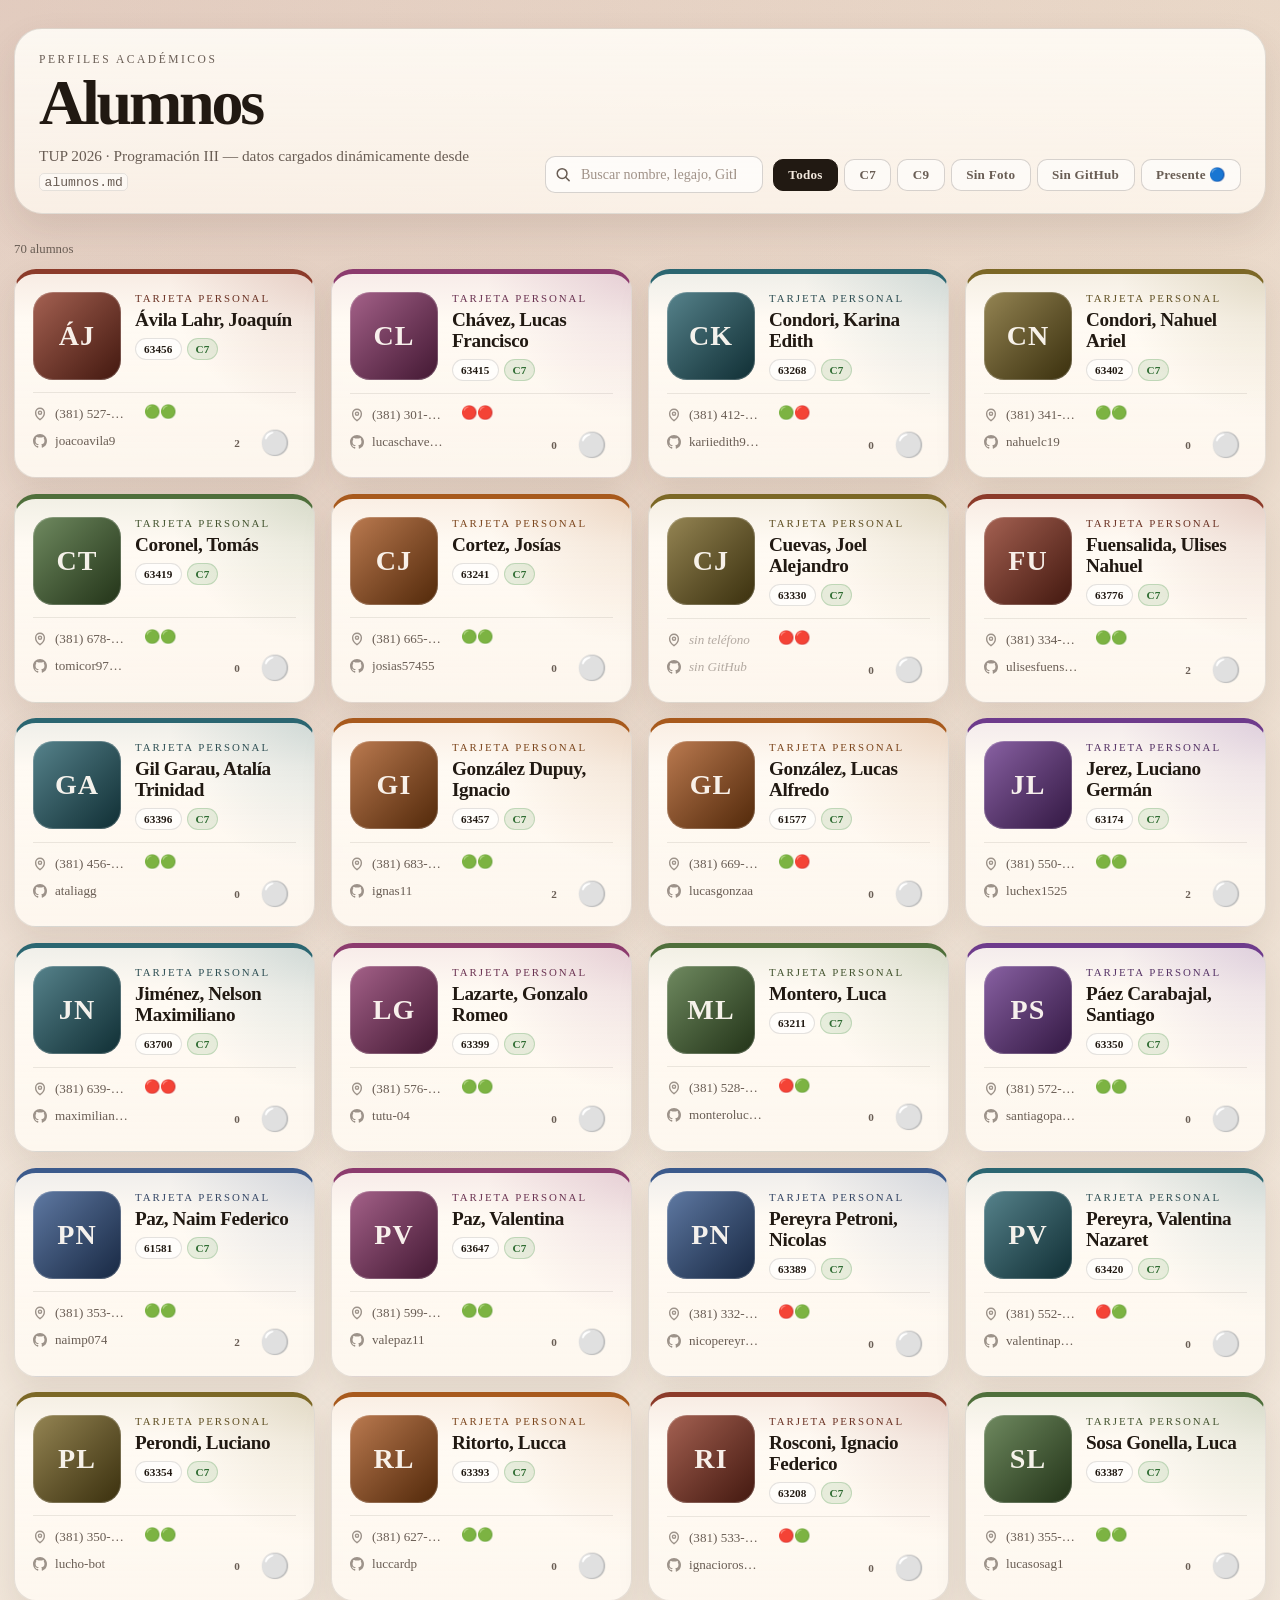
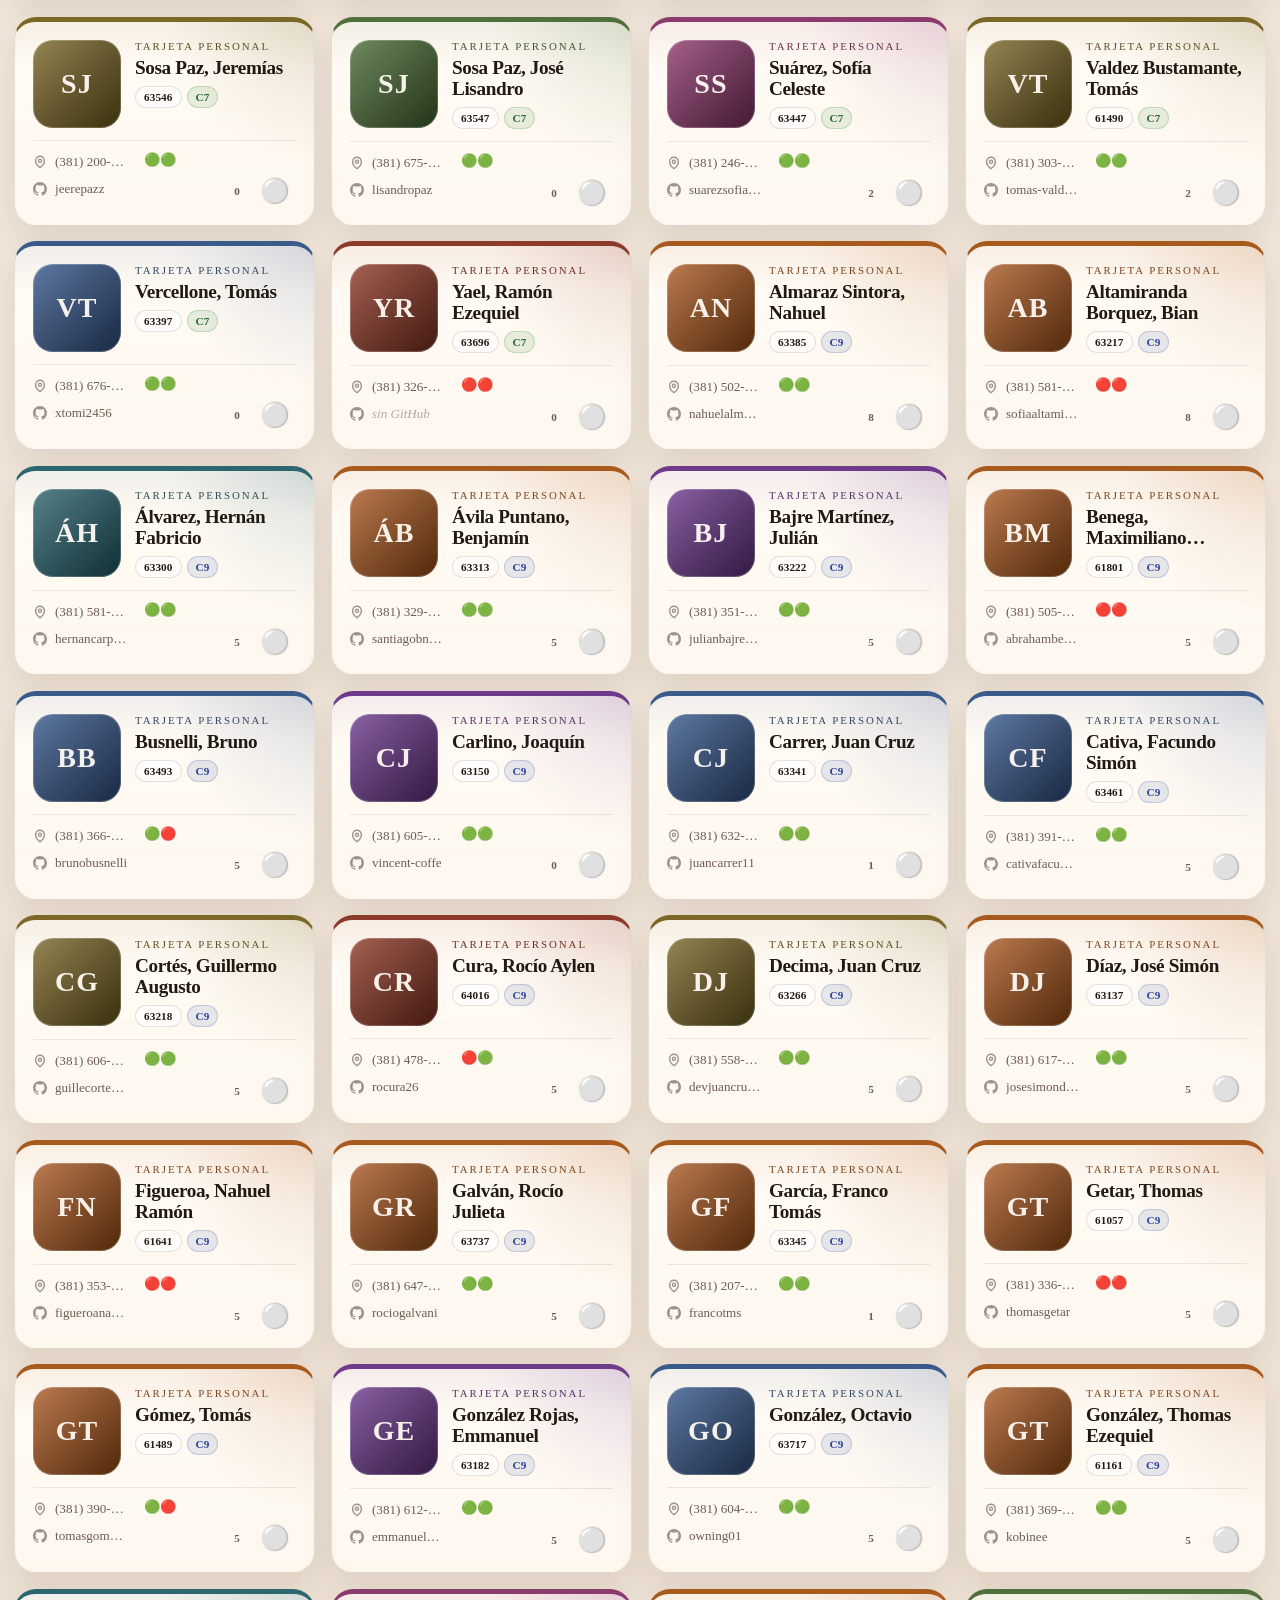
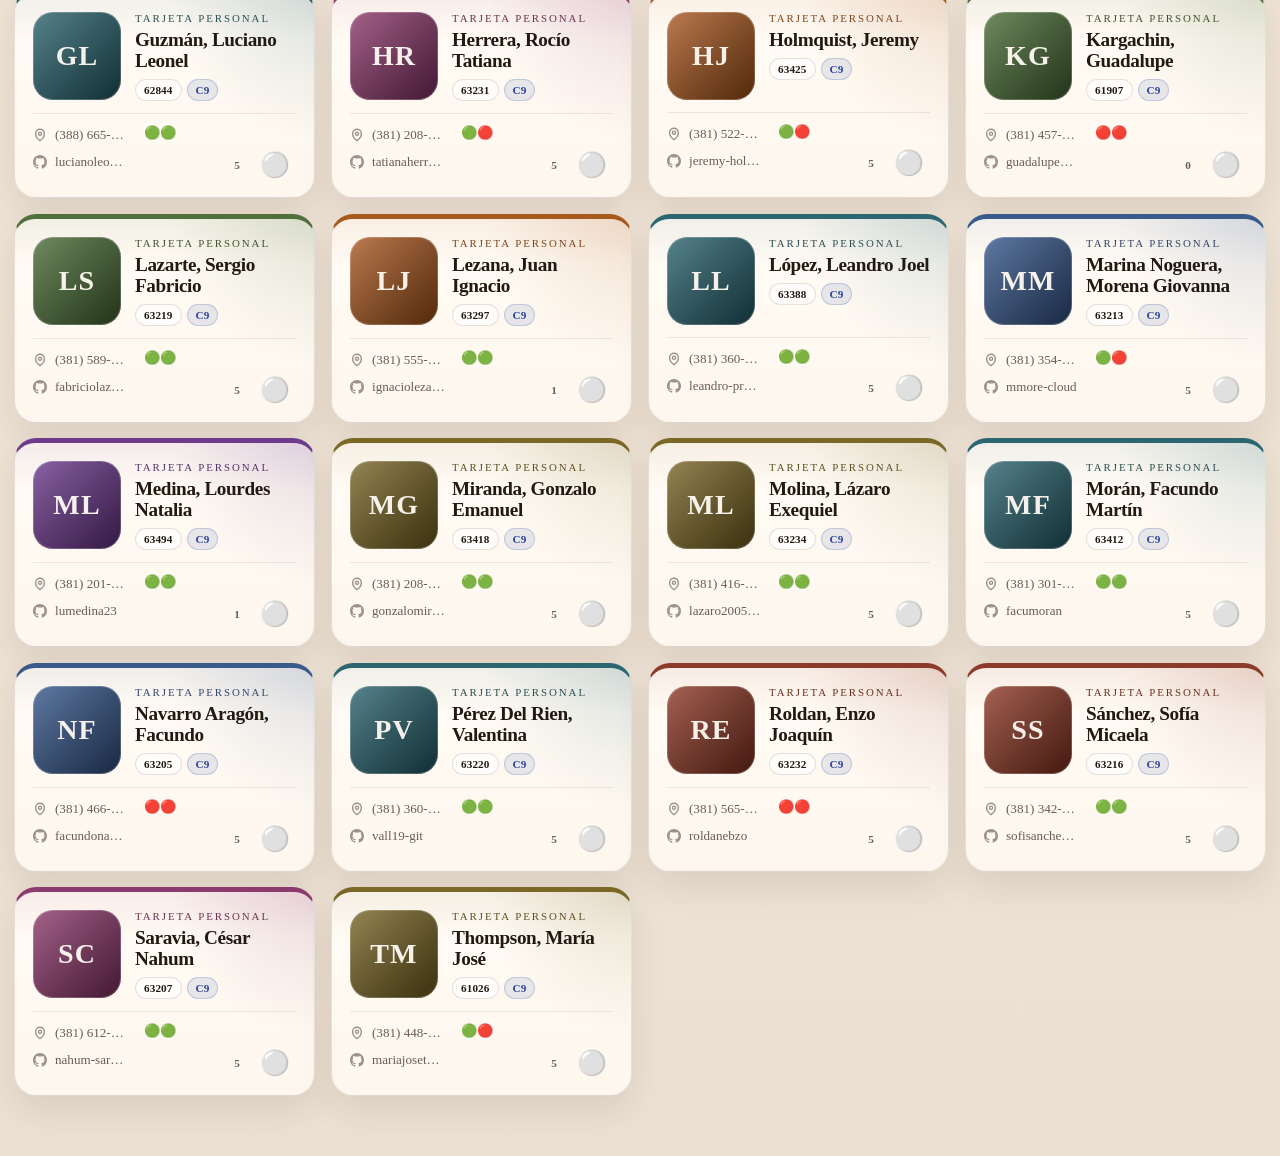
==== alumnos/agenda.html @ cc565514 "." ====
<!doctype html>
<html lang="es">
<head>
  <meta charset="utf-8">
  <meta name="viewport" content="width=device-width, initial-scale=1">
  <title>Alumnos · TUP 2026 · Programación III</title>
  <meta name="theme-color" content="#f4eadf">
  <style>
    :root {
      color-scheme: light;
      --bg:       #f4eadf;
      --bg-2:     #ebe0d2;
      --surface:  #fffaf3;
      --ink:      #211912;
      --muted:    #695d54;
      --line:     rgba(33, 25, 18, .13);
      --radius:   22px;
      --avatar:   88px;
    }

    *, *::before, *::after { box-sizing: border-box; margin: 0; padding: 0; }

    html { scroll-behavior: smooth; font-size: 16px; }

    body {
      min-height: 100vh;
      color: var(--ink);
      font-family: "Iowan Old Style", "Palatino Linotype", "Book Antiqua", Palatino, Georgia, serif;
      background:
        radial-gradient(circle at top left,  rgba(141, 59, 42, .16)  0%, transparent 30%),
        radial-gradient(circle at top right, rgba(166, 102, 53, .13) 0%, transparent 34%),
        linear-gradient(180deg, var(--bg) 0%, var(--bg-2) 100%);
    }

    /* ── Layout ──────────────────────────────────────── */
    .page {
      position: relative;
      width: min(1480px, calc(100vw - 28px));
      margin: 0 auto;
      padding: 28px 0 60px;
    }

    /* ── Header ──────────────────────────────────────── */
    .header {
      padding: 24px 24px 20px;
      border: 1px solid var(--line);
      border-radius: calc(var(--radius) + 6px);
      background: linear-gradient(180deg, rgba(255,252,246,.9) 0%, rgba(255,248,239,.78) 100%);
      box-shadow: 0 16px 36px rgba(74, 49, 32, .11);
      display: flex;
      flex-wrap: wrap;
      align-items: flex-end;
      gap: 20px 32px;
      margin-bottom: 20px;
    }

    .header-text { flex: 1; min-width: 200px; }

    .eyebrow {
      font-size: .72rem;
      letter-spacing: .22em;
      text-transform: uppercase;
      color: var(--muted);
      margin-bottom: 8px;
    }

    h1 {
      font-size: clamp(2.2rem, 5vw, 4rem);
      font-weight: 700;
      line-height: .95;
      letter-spacing: -.05em;
    }

    .header-subtitle {
      margin-top: 10px;
      color: var(--muted);
      font-size: clamp(.9rem, 1.2vw, 1rem);
      line-height: 1.6;
    }

    /* ── Controls ─────────────────────────────────────── */
    .controls {
      display: flex;
      flex-wrap: wrap;
      gap: 10px;
      align-items: center;
      flex: 0 1 auto;
      min-width: min(100%, 380px);
    }

    .search-wrap {
      position: relative;
      flex: 1;
      min-width: 180px;
    }

    .search-icon {
      position: absolute;
      left: 11px;
      top: 50%;
      transform: translateY(-50%);
      width: 15px;
      height: 15px;
      color: var(--muted);
      pointer-events: none;
    }

    input[type="search"] {
      width: 100%;
      padding: .56rem .75rem .56rem 2.2rem;
      border: 1.5px solid rgba(33, 25, 18, .18);
      border-radius: 10px;
      font-family: inherit;
      font-size: .88rem;
      background: rgba(255, 255, 255, .7);
      color: var(--ink);
      outline: none;
      transition: border-color 140ms;
    }

    input[type="search"]:focus { border-color: #8c3b2a; }
    input[type="search"]::placeholder { color: #a09288; }

    .tabs {
      display: flex;
      flex-wrap: wrap;
      gap: 6px;
    }

    .tab {
      padding: .45rem .9rem;
      border: 1.5px solid rgba(33, 25, 18, .18);
      border-radius: 10px;
      background: rgba(255, 255, 255, .6);
      font-family: inherit;
      font-size: .82rem;
      font-weight: 700;
      letter-spacing: .02em;
      color: var(--muted);
      cursor: pointer;
      transition: all 140ms;
      white-space: nowrap;
    }

    .tab:hover { border-color: var(--ink); color: var(--ink); }

    .tab.active {
      background: var(--ink);
      border-color: var(--ink);
      color: var(--bg);
    }

    /* ── Counter bar ──────────────────────────────────── */
    .counter {
      padding: .5rem 0 .75rem;
      font-size: .8rem;
      color: var(--muted);
    }

    /* ── Grid ─────────────────────────────────────────── */
    .grid {
      display: grid;
      grid-template-columns: repeat(auto-fit, minmax(240px, 1fr));
      gap: 16px;
    }

    /* ── Card ─────────────────────────────────────────── */
    .card {
      position: relative;
      display: flex;
      flex-direction: column;
      overflow: hidden;
      border-radius: var(--radius);
      border: 1px solid rgba(33, 25, 18, .11);
      border-top: 5px solid var(--accent, #8c3b2a);
      background: linear-gradient(
        180deg,
        color-mix(in oklab, var(--accent, #8c3b2a) 7%, var(--surface)) 0%,
        var(--surface) 22%,
        rgba(255, 249, 241, .9) 100%
      );
      box-shadow: 0 14px 32px rgba(74, 49, 32, .1);
      animation: rise 600ms cubic-bezier(.16, 1, .3, 1) both;
      animation-delay: calc(var(--i, 0) * 18ms);
      transition: box-shadow 180ms, transform 180ms;
    }

    .card:hover {
      box-shadow: 0 22px 48px rgba(74, 49, 32, .16);
      transform: translateY(-2px);
    }

    .card::after {
      content: "";
      position: absolute;
      inset: 0;
      background: radial-gradient(circle at top right,
        color-mix(in oklab, var(--accent, #8c3b2a) 16%, transparent), transparent 40%);
      pointer-events: none;
    }

    /* ── Card top ─────────────────────────────────────── */
    .card-top {
      display: grid;
      grid-template-columns: var(--avatar) 1fr;
      gap: 14px;
      padding: 18px 18px 12px;
      position: relative;
      z-index: 1;
    }

    /* ── Avatar ───────────────────────────────────────── */
    .avatar-wrap {
      width: var(--avatar);
      aspect-ratio: 1;
      border-radius: 20px;
      overflow: hidden;
      background: linear-gradient(135deg,
        color-mix(in oklab, var(--accent, #8c3b2a) 80%, white),
        color-mix(in oklab, var(--accent, #8c3b2a) 60%, black) 100%
      );
      position: relative;
      flex-shrink: 0;
      box-shadow: inset 0 0 0 1px rgba(255,255,255,.2);
    }

    .avatar-img {
      position: absolute;
      inset: 0;
      width: 100%;
      height: 100%;
      object-fit: cover;
      display: block;
    }

    .avatar-initials {
      position: absolute;
      inset: 0;
      display: none;
      align-items: center;
      justify-content: center;
      font-size: 1.75rem;
      font-weight: 700;
      letter-spacing: .04em;
      color: rgba(255, 250, 243, .95);
      text-transform: uppercase;
    }

    .avatar-initials.visible {
      display: flex;
    }

    /* ── Identity ─────────────────────────────────────── */
    .identity { min-width: 0; }

    .card-eyebrow {
      font-size: .68rem;
      letter-spacing: .18em;
      text-transform: uppercase;
      color: color-mix(in oklab, var(--accent, #8c3b2a) 70%, var(--ink));
      margin-bottom: 5px;
    }

    .card-name {
      font-size: clamp(1rem, 1.6vw, 1.2rem);
      font-weight: 700;
      line-height: 1.1;
      letter-spacing: -.02em;
      overflow: hidden;
      display: -webkit-box;
      -webkit-box-orient: vertical;
      line-clamp: 2;
      -webkit-line-clamp: 2;
    }

    .badges {
      display: flex;
      flex-wrap: wrap;
      gap: 5px;
      margin-top: 8px;
    }

    .badge {
      display: inline-flex;
      align-items: center;
      height: 22px;
      padding: 0 8px;
      border-radius: 999px;
      font-size: .7rem;
      font-weight: 700;
      letter-spacing: .01em;
      border: 1px solid rgba(33, 25, 18, .12);
      background: rgba(255, 255, 255, .65);
      white-space: nowrap;
    }

    .badge-comision-c7 { background: rgba(56, 142, 60, .12); color: #2e6b31; border-color: rgba(56, 142, 60, .22); }
    .badge-comision-c9 { background: rgba(57, 89, 174, .12); color: #2c4399; border-color: rgba(57, 89, 174, .22); }

    /* ── Card body ────────────────────────────────────── */
    .card-body {
      padding: 0 18px 18px;
      position: relative;
      z-index: 1;
      display: flex;
      flex-direction: column;
      gap: 7px;
    }

    .card-meta {
      display: grid;
      grid-template-columns: minmax(0, 1fr) auto;
      align-items: stretch;
      gap: 12px 16px;
    }

    .detail-list {
      min-width: 0;
      display: flex;
      flex-direction: column;
      gap: 7px;
      align-self: start;
    }

    .divider {
      border: none;
      border-top: 1px solid rgba(33, 25, 18, .09);
      margin-bottom: 4px;
    }

    .detail {
      display: flex;
      align-items: center;
      gap: 8px;
      font-size: .82rem;
      color: var(--muted);
      min-height: 1.5em;
    }

    .detail svg {
      flex-shrink: 0;
      width: 14px;
      height: 14px;
      opacity: .65;
    }

    .detail-value { min-width: 0; overflow: hidden; text-overflow: ellipsis; white-space: nowrap; }

    .detail-value a {
      color: inherit;
      text-decoration: none;
    }

    .detail-value a:hover { color: #8c3b2a; }

    .detail-empty {
      font-style: italic;
      opacity: .5;
    }

    .practicos-status {
      display: flex;
      flex-wrap: nowrap;
      justify-content: flex-end;
      align-items: center;
      align-self: start;
      max-width: min(100%, 11.5rem);
    }

    .practicos-track {
      display: flex;
      flex-wrap: wrap;
      justify-content: flex-end;
      gap: 1px;
      font-size: .82rem;
      line-height: 1;
      max-width: 11.5rem;
      text-shadow: 0 1px 0 rgba(255,255,255,.65);
    }

    .status-rail {
      min-width: 9.5rem;
      display: flex;
      flex-direction: column;
      align-items: flex-end;
      justify-content: space-between;
      gap: 10px;
    }

    .attendance-summary {
      display: flex;
      flex-wrap: wrap;
      justify-content: flex-end;
      gap: 6px;
      margin-top: auto;
    }

    .attendance-pill {
      display: inline-flex;
      align-items: center;
      justify-content: center;
      min-height: 24px;
      /* min-width: 60px; */
      padding: 0 8px;
      /* border-radius: 999px; */
      /* border: 1px solid rgba(33, 25, 18, .12); */
      /* background: rgba(255, 255, 255, .7); */
      color: var(--muted);
      font-size: .7rem;
      font-weight: 700;
      letter-spacing: .02em;
      white-space: nowrap;
    }

    .attendance-pill-x2 {
      padding: 0 6px;
      font-size: 1.5rem;
      /* font-weight: 800; */
    }

    .attendance-pill.is-present {
      background: rgba(56, 142, 60, .12);
      border-color: rgba(56, 142, 60, .22);
      color: #2e6b31;
    }

    .attendance-pill.is-absent {
      background: rgba(140, 59, 42, .1);
      border-color: rgba(140, 59, 42, .16);
      color: #8c3b2a;
    }

    .practico-dot {
      display: inline-flex;
      align-items: center;
      justify-content: center;
      width: 1.02em;
      height: 1.02em;
    }

    .practico-link {
      display: inline-flex;
      align-items: center;
      justify-content: center;
      color: inherit;
      text-decoration: none;
      border-radius: 6px;
      padding: 1px;
      transition: transform 140ms ease, background-color 140ms ease, box-shadow 140ms ease;
    }

    .practico-link:hover {
      background: rgba(255, 255, 255, .55);
      transform: translateY(-1px);
    }

    .practico-link:focus-visible {
      outline: none;
      background: rgba(255, 255, 255, .72);
      box-shadow: 0 0 0 2px color-mix(in oklab, var(--accent, #8c3b2a) 45%, white);
    }

    /* ── Loading / Error state ────────────────────────── */
    .state {
      grid-column: 1 / -1;
      padding: 5rem 2rem;
      text-align: center;
      color: var(--muted);
      font-size: clamp(1rem, 1.5vw, 1.15rem);
      line-height: 1.7;
    }

    .state code {
      background: rgba(255, 255, 255, .5);
      border: 1px solid rgba(33, 25, 18, .1);
      border-radius: 6px;
      padding: .1em .4em;
      font-family: ui-monospace, monospace;
      font-size: .88em;
    }

    /* ── Animations ───────────────────────────────────── */
    @keyframes rise {
      from { opacity: 0; transform: translateY(14px) scale(.985); }
      to   { opacity: 1; transform: translateY(0s)   scale(1);    }
    }

    /* ── Responsive ───────────────────────────────────── */
    @media (max-width: 860px) {
      .header { flex-direction: column; align-items: flex-start; }
      .controls { width: 100%; }
    }

    @media (max-width: 560px) {
      :root { --avatar: 72px; }
      .page { padding: 16px 0 40px; }
      .header { padding: 18px 16px; }
      .grid { gap: 12px; }
      h1 { font-size: clamp(2rem, 10vw, 3rem); }
      .card-meta { grid-template-columns: 1fr; }
      .practicos-status {
        justify-content: flex-start;
        align-items: flex-start;
        max-width: 100%;
      }
      .practicos-track {
        justify-content: flex-start;
        max-width: none;
      }
      .status-rail {
        min-width: 0;
        align-items: flex-start;
      }
      .attendance-summary {
        justify-content: flex-start;
      }
    }

    @media (min-width: 1040px) {
      .grid {
        grid-template-columns: repeat(4, minmax(0, 1fr));
      }
    }

    @media (prefers-reduced-motion: reduce) {
      .card { animation: none; transition: none; }
    }
  </style>
</head>

<body>
  <main class="page">

    <header class="header">
      <div class="header-text">
        <p class="eyebrow">Perfiles académicos</p>
        <h1>Alumnos</h1>
        <p class="header-subtitle">
          TUP 2026 · Programación III — datos cargados dinámicamente desde <code style="font-family:ui-monospace,monospace;font-size:.85em;background:rgba(255,255,255,.5);border:1px solid rgba(33,25,18,.1);border-radius:5px;padding:.05em .35em">alumnos.md</code>
        </p>
      </div>
      <div class="controls">
        <div class="search-wrap">
          <svg class="search-icon" viewBox="0 0 16 16" fill="none" stroke="currentColor" stroke-width="1.6" stroke-linecap="round">
            <circle cx="6.5" cy="6.5" r="5.2"/>
            <line x1="10.3" y1="10.3" x2="14" y2="14"/>
          </svg>
          <input type="search" id="search" placeholder="Buscar nombre, legajo, GitHub… o sin-foto/sin-github/sin-telefono" autocomplete="off">
        </div>
        <div class="tabs">
          <button class="tab active" data-filter="todos" data-filter-type="scope">Todos</button>
          <button class="tab" data-filter="C7" data-filter-type="scope">C7</button>
          <button class="tab" data-filter="C9" data-filter-type="scope">C9</button>
          <button class="tab" data-filter="sin-foto" data-filter-type="toggle">Sin Foto</button>
          <button class="tab" data-filter="sin-github" data-filter-type="toggle">Sin GitHub</button>
          <button class="tab" data-filter="presentes" data-filter-type="toggle">Presente 🔵</button>
        </div>
      </div>
    </header>

    <div class="counter" id="counter" aria-live="polite"></div>

    <div class="grid" id="grid" role="list">
      <div class="state">Cargando alumnos…</div>
    </div>

  </main>

  <script>
    // ── Palette (8 accent colours, cycling by legajo) ─────────────────────────
    const ACCENTS = [
      '#8c3b2a', '#a85a1d', '#7c6826', '#4f6f3b',
      '#2b6671', '#3b5a8c', '#6e3b8c', '#8c3b6e',
    ];

    const GITHUB_OWNER = 'AlejandroDiBattista';
    const GITHUB_REPO = 'tup26-p3';
    const GITHUB_BRANCH = 'main';

    function encodedRepoPath(...segmentos) {
      return segmentos.map(segmento => encodeURIComponent(segmento)).join('/');
    }

    function githubRawUrl(...segmentos) {
      return `https://raw.githubusercontent.com/${GITHUB_OWNER}/${GITHUB_REPO}/${GITHUB_BRANCH}/${encodedRepoPath(...segmentos)}`;
    }

    function localPracticosBasePath() {
      if (window.location.protocol === 'file:') {
        return '../practicos';
      }

      return window.location.pathname.includes('/alumnos/') ? '../practicos' : '';
    }

    function fotoCandidates(carpetaNombre) {
      const archivos = ['foto.png', 'foto.jpg'];
      const paths = [];
      const localBase = localPracticosBasePath();

      if (localBase) {
        for (const archivo of archivos) {
          paths.push(`${localBase}/${carpetaNombre}/${archivo}`);
        }
      }

      for (const archivo of archivos) {
        paths.push(githubRawUrl('practicos', carpetaNombre, archivo));
      }

      return paths;
    }

    function accentFor(legajo) {
      return ACCENTS[legajo % ACCENTS.length];
    }

    // ── alumnos.md parser ─────────────────────────────────────────────────────
    function parseAlumnos(text) {
      const alumnos = [];
      let comision = '';
      let inBlock = false;

      for (const raw of text.split('\n')) {
        const line = raw.trimEnd();

        if (line.startsWith('## ')) {
          comision = line.slice(3).trim();
          inBlock = false;
          continue;
        }

        if (line.startsWith('```')) {
          inBlock = !inBlock;
          continue;
        }

        if (!inBlock || !comision) continue;

        // skip header / separator / empty
        if (!line.trim() || line.startsWith('Legajo') || line.startsWith('------')) continue;

        // split on 2+ consecutive spaces
        const cols = line.trim().split(/\s{2,}/);
        if (cols.length < 9) continue;

        const legajo = parseInt(cols[0], 10);
        if (isNaN(legajo)) continue;

        const apellidoNombre = cols[1].trim();       // "Apellido, Nombre"
        const telefonoRaw    = cols[2].trim();
        const fotoRaw        = cols[3].trim();
        const gitHubRaw      = cols[4].trim();
        const practicosRaw   = cols[5].trim();
        const presenteRaw    = cols[7].trim();
        const asistenciasRaw = cols[8].trim();

        const comma    = apellidoNombre.indexOf(',');
        const apellido = comma >= 0 ? apellidoNombre.slice(0, comma).trim() : apellidoNombre;
        const nombre   = comma >= 0 ? apellidoNombre.slice(comma + 1).trim() : '';

        const telefono = (telefonoRaw === '—' || telefonoRaw === '-') ? '' : telefonoRaw;
        const gitHub   = (gitHubRaw   === '—' || gitHubRaw   === '-') ? '' : gitHubRaw;
        const tieneFoto = fotoRaw === 'Si';
        const presente = /^(si|sí|true|yes)$/i.test(presenteRaw);
        const asistencias = Number.parseInt(asistenciasRaw, 10);

        // CarpetaNombre exactly mirrors C# CarpetaNombre property
        const carpetaNombre = `${legajo} - ${apellido}, ${nombre}`;
        const fotoPaths     = tieneFoto ? fotoCandidates(carpetaNombre) : [];

        alumnos.push({
          legajo,
          apellido,
          nombre,
          apellidoNombre,
          telefono,
          gitHub,
          tieneFoto,
          comision,
          practicosRaw,
          presente,
          asistencias: Number.isNaN(asistencias) ? 0 : asistencias,
          carpetaNombre,
          fotoPath: '',
          fotoPaths
        });
      }

      return alumnos;
    }

    // ── Render ────────────────────────────────────────────────────────────────
    function initials(apellido, nombre) {
      return (apellido.charAt(0) + (nombre.charAt(0) || '')).toUpperCase();
    }

    function extraerEstados(texto) {
      return (texto.match(/[🟢🟡🟠🔴⚪]/gu) || []).map(emoji => emoji === '⚪' ? '⚪️' : emoji);
    }

    function contarEstados(texto) {
      return extraerEstados(texto).length;
    }

    function calcularTotalPracticos(alumnos) {
      const estadosPorAlumno = alumnos.map(alumno => extraerEstados(alumno.practicosRaw || ''));
      const maxEstados = Math.max(...estadosPorAlumno.map(estados => estados.length), 0);

      if (maxEstados === 0) {
        return 0;
      }

      for (let indice = 0; indice < maxEstados; indice++) {
        const columnaVacia = estadosPorAlumno.every(estados => (estados[indice] || '⚪️') === '⚪️');

        if (columnaVacia) {
          return indice;
        }
      }

      return maxEstados;
    }

    function normalizarEstados(texto, total) {
      const estados = extraerEstados(texto);

      while (estados.length < total) {
        estados.push('⚪️');
      }

      return estados.slice(0, total);
    }

    function nombreEstado(estado) {
      switch (estado) {
        case '🟢': return 'Aprobado';
        case '🟡': return 'Pendiente';
        case '🟠': return 'Revisión';
        case '🔴': return 'Desaprobado';
        default: return 'Sin estado';
      }
    }

    function githubPracticoUrl(alumno, numeroPractico) {
      const path = encodedRepoPath('practicos', alumno.carpetaNombre, `tp${numeroPractico}`);

      return `https://github.com/${GITHUB_OWNER}/${GITHUB_REPO}/tree/${GITHUB_BRANCH}/${path}`;
    }

    function renderPracticos(alumno, totalPracticos) {
      if (totalPracticos <= 0) {
        return '';
      }

      const estados = normalizarEstados(alumno.practicosRaw || '', totalPracticos);
      const titulo = `Estado de ${totalPracticos} práctico${totalPracticos !== 1 ? 's' : ''}`;

      return `
        <div class="practicos-status" role="group" title="${escHtml(titulo)}" aria-label="${escHtml(titulo)}">
          <div class="practicos-track">
            ${estados.map((estado, indice) => {
              const numeroPractico = indice + 1;
              const href = githubPracticoUrl(alumno, numeroPractico);
              const detalle = `Abrir TP${numeroPractico} en GitHub · ${nombreEstado(estado)}`;

              return `<a class="practico-link" href="${escHtml(href)}" target="_blank" rel="noopener noreferrer" title="${escHtml(detalle)}" aria-label="${escHtml(detalle)}"><span class="practico-dot">${escHtml(estado)}</span></a>`;
            }).join('')}
          </div>
        </div>`;
    }

    function renderAttendance(alumno) {
      const presente = alumno.presente ? 'Sí' : 'No';
      const presenteClass = alumno.presente ? 'is-present' : 'is-absent';
      const asistencias = Number.isFinite(alumno.asistencias) ? alumno.asistencias : 0;

      return `
        <div class="attendance-summary" aria-label="Presencia y asistencias">
          <span class="attendance-pill" title="Cantidad de asistencias registradas">${escHtml(asistencias)}</span>
          <span class="attendance-pill-x2 ${presenteClass}" title="Presente en clase">${alumno.presente ? '🔵' : '⚪'}</span>
        </div>`;
    }

    function renderCard(alumno, idx, totalPracticos) {
      const accent  = accentFor(alumno.legajo);
      const inits   = initials(alumno.apellido, alumno.nombre);
      const comBadge = `badge-comision-${alumno.comision.toLowerCase()}`;

      const phoneHtml = alumno.telefono
        ? `<span class="detail-value">${escHtml(alumno.telefono)}</span>`
        : `<span class="detail-value detail-empty">sin teléfono</span>`;

      const ghHtml = alumno.gitHub
        ? `<span class="detail-value"><a href="https://github.com/${escHtml(alumno.gitHub)}" target="_blank" rel="noopener noreferrer">${escHtml(alumno.gitHub)}</a></span>`
        : `<span class="detail-value detail-empty">sin GitHub</span>`;

      const avatarHtml = alumno.tieneFoto && alumno.fotoPath
        ? `<img class="avatar-img"
                src="${escHtml(alumno.fotoPath)}"
                alt="Foto de ${escHtml(alumno.apellidoNombre)}"
                loading="lazy"
                onerror="this.style.display='none';this.nextElementSibling.classList.add('visible')">
              <div class="avatar-initials">${inits}</div>`
        : `<div class="avatar-initials visible">${inits}</div>`;

      return `
        <article class="card" style="--accent:${accent};--i:${idx}" role="listitem">
          <div class="card-top">
            <div class="avatar-wrap">
              ${avatarHtml}
            </div>
            <div class="identity">
              <p class="card-eyebrow">Tarjeta personal</p>
              <h2 class="card-name">${escHtml(alumno.apellidoNombre)}</h2>
              <div class="badges">
                <span class="badge">${alumno.legajo}</span>
                <span class="badge ${comBadge}">${escHtml(alumno.comision)}</span>
              </div>
            </div>
          </div>
          <div class="card-body">
            <hr class="divider">
            <div class="card-meta">
              <div class="detail-list">
                <div class="detail">
                  <svg viewBox="0 0 16 16" fill="none" stroke="currentColor" stroke-width="1.6" stroke-linecap="round" stroke-linejoin="round">
                    <path d="M13 6.5C13 11 8 14.5 8 14.5S3 11 3 6.5a5 5 0 0 1 10 0Z"/>
                    <circle cx="8" cy="6.5" r="1.8"/>
                  </svg>
                  ${phoneHtml}
                </div>
                <div class="detail">
                  <svg viewBox="0 0 16 16" fill="currentColor">
                    <path d="M8 0C3.58 0 0 3.58 0 8c0 3.54 2.29 6.53 5.47 7.59.4.07.55-.17.55-.38 0-.19-.01-.82-.01-1.49-2.01.37-2.53-.49-2.69-.94-.09-.23-.48-.94-.82-1.13-.28-.15-.68-.52-.01-.53.63-.01 1.08.58 1.23.82.72 1.21 1.87.87 2.33.66.07-.52.28-.87.51-1.07-1.78-.2-3.64-.89-3.64-3.95 0-.87.31-1.59.82-2.15-.08-.2-.36-1.02.08-2.12 0 0 .67-.21 2.2.82.64-.18 1.32-.27 2-.27.68 0 1.36.09 2 .27 1.53-1.04 2.2-.82 2.2-.82.44 1.1.16 1.92.08 2.12.51.56.82 1.27.82 2.15 0 3.07-1.87 3.75-3.65 3.95.29.25.54.73.54 1.48 0 1.07-.01 1.93-.01 2.2 0 .21.15.46.55.38A8.013 8.013 0 0 0 16 8c0-4.42-3.58-8-8-8Z"/>
                  </svg>
                  ${ghHtml}
                </div>
              </div>
              <div class="status-rail">
                ${renderPracticos(alumno, totalPracticos)}
                ${renderAttendance(alumno)}
              </div>
            </div>
          </div>
        </article>`;
    }

    function escHtml(str) {
      return String(str)
        .replace(/&/g, '&amp;')
        .replace(/</g, '&lt;')
        .replace(/>/g, '&gt;')
        .replace(/"/g, '&quot;');
    }

    function imageExists(src) {
      return new Promise(resolve => {
        const img = new Image();
        img.onload = () => resolve(src);
        img.onerror = () => resolve('');
        img.src = src;
      });
    }

    async function resolveAlumnoPhoto(alumno) {
      for (const candidate of alumno.fotoPaths) {
        const found = await imageExists(candidate);
        if (found) {
          alumno.fotoPath = found;
          alumno.tieneFoto = true;
          return alumno;
        }
      }

      alumno.fotoPath = '';
      alumno.tieneFoto = false;
      return alumno;
    }

    // ── State ─────────────────────────────────────────────────────────────────
    let allAlumnos = [];
    let activeScope = 'todos';
    const activeToggles = new Set();
    let searchQuery  = '';
    let totalPracticos = 0;

    function parseSearchQuery(query) {
      const normalized = query.toLowerCase();
      const terms = normalized.split(/[\s,]+/).filter(Boolean);
      const commissionTerms = ['c7', 'c9'].filter(term => terms.includes(term));

      return {
        requireSinFoto: terms.includes('sin-foto'),
        requireSinGithub: terms.includes('sin-github'),
        requireSinTelefono: terms.includes('sin-telefono'),
        commissions: commissionTerms,
        text: terms
          .filter(term => term !== 'sin-foto' && term !== 'sin-github' && term !== 'sin-telefono' && term !== 'c7' && term !== 'c9')
          .join(' ')
          .trim(),
      };
    }

    function matchesScope(alumno, filter) {
      switch (filter) {
        case 'todos':
          return true;
        default:
          return alumno.comision === filter;
      }
    }

    function matchesToggles(alumno) {
      if (activeToggles.has('sin-foto') && alumno.tieneFoto) return false;
      if (activeToggles.has('sin-github') && !!alumno.gitHub) return false;
      if (activeToggles.has('presentes') && !alumno.presente) return false;
      return true;
    }

    function updateTabStates() {
      document.querySelectorAll('.tab').forEach(btn => {
        const type = btn.dataset.filterType;
        const filter = btn.dataset.filter;
        const isActive = type === 'scope'
          ? filter === activeScope
          : activeToggles.has(filter);

        btn.classList.toggle('active', isActive);
        btn.setAttribute('aria-pressed', String(isActive));
      });
    }

    function getVisible() {
      const parsed = parseSearchQuery(searchQuery);

      return allAlumnos.filter(a => {
        if (!matchesScope(a, activeScope)) return false;
        if (!matchesToggles(a)) return false;
        if (parsed.commissions.length > 0 && !parsed.commissions.includes(a.comision.toLowerCase())) return false;
        if (parsed.requireSinFoto && a.tieneFoto) return false;
        if (parsed.requireSinGithub && !!a.gitHub) return false;
        if (parsed.requireSinTelefono && !!a.telefono) return false;

        if (!parsed.text) return true;
        const q = parsed.text;
        return (
          a.apellido.toLowerCase().includes(q) ||
          a.nombre.toLowerCase().includes(q) ||
          a.apellidoNombre.toLowerCase().includes(q) ||
          String(a.legajo).includes(q) ||
          a.gitHub.toLowerCase().includes(q) ||
          a.telefono.toLowerCase().includes(q)
        );
      });
    }

    function render() {
      const visible = getVisible();
      const grid    = document.getElementById('grid');
      const counter = document.getElementById('counter');

      if (visible.length === 0) {
        grid.innerHTML = '<div class="state">Sin resultados para la búsqueda.</div>';
        counter.textContent = '';
        return;
      }

      grid.innerHTML = visible.map((a, i) => renderCard(a, i, totalPracticos)).join('');

      const total = allAlumnos.filter(a => matchesScope(a, activeScope) && matchesToggles(a)).length;

      counter.textContent = visible.length === total
        ? `${total} alumno${total !== 1 ? 's' : ''}`
        : `${visible.length} de ${total} alumno${total !== 1 ? 's' : ''}`;
    }

    // ── Event listeners ───────────────────────────────────────────────────────
    document.getElementById('search').addEventListener('input', e => {
      searchQuery = e.target.value.trim();
      render();
    });

    document.querySelectorAll('.tab').forEach(btn => {
      btn.addEventListener('click', () => {
        const type = btn.dataset.filterType;
        const filter = btn.dataset.filter;

        if (type === 'scope') {
          activeScope = filter;
        } else if (activeToggles.has(filter)) {
          activeToggles.delete(filter);
        } else {
          activeToggles.add(filter);
        }

        updateTabStates();
        render();
      });
    });

    // ── Boot ──────────────────────────────────────────────────────────────────
    fetch('./alumnos.md')
      .then(r => {
        if (!r.ok) throw new Error(`HTTP ${r.status}`);
        return r.text();
      })
      .then(async text => {
        allAlumnos = await Promise.all(parseAlumnos(text).map(resolveAlumnoPhoto));
        totalPracticos = calcularTotalPracticos(allAlumnos);
        updateTabStates();
        render();
      })
      .catch(() => {
        document.getElementById('grid').innerHTML = `
          <div class="state">
            No se pudo cargar <code>alumnos.md</code>.<br>
            Abrí esta página desde un servidor local —<br>
            en VS Code: clic derecho → <em>Open with Live Server</em>.
          </div>`;
      });
  </script>
</body>
</html>
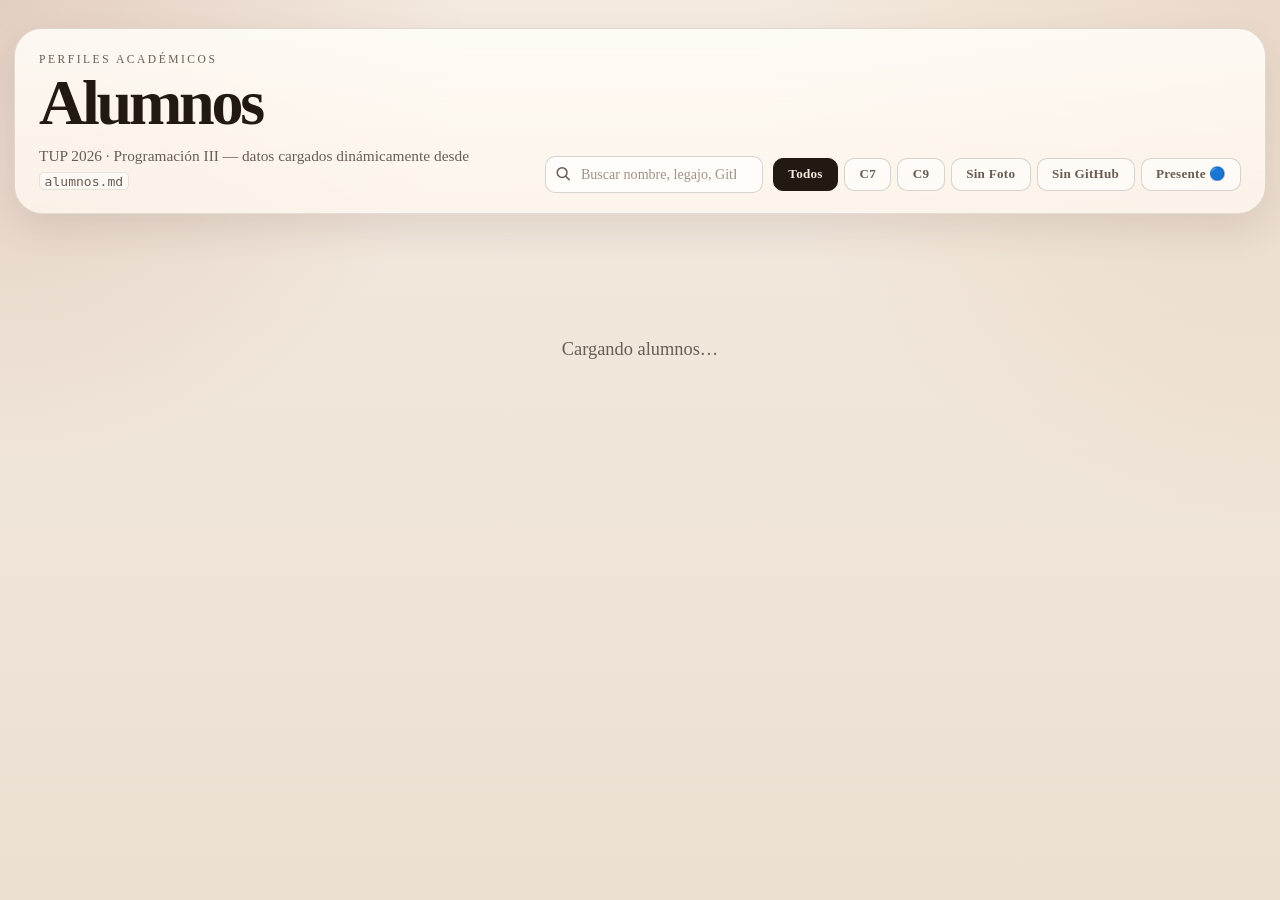
==== commit 22163855: ". Co-authored-by: Copilot <copilot@github.com>" ====
--- a/alumnos/agenda.html
+++ b/alumnos/agenda.html
@@ -361,6 +361,7 @@
     .practicos-status {
       display: flex;
       flex-wrap: nowrap;
+      width: 100%;
       justify-content: flex-end;
       align-items: center;
       align-self: start;
@@ -370,6 +371,7 @@
     .practicos-track {
       display: flex;
       flex-wrap: wrap;
+      width: 100%;
       justify-content: flex-end;
       gap: 1px;
       font-size: .82rem;
@@ -380,8 +382,10 @@
 
     .status-rail {
       min-width: 9.5rem;
+      width: 100%;
       display: flex;
       flex-direction: column;
+      justify-self: end;
       align-items: flex-end;
       justify-content: space-between;
       gap: 10px;
@@ -390,6 +394,7 @@
     .attendance-summary {
       display: flex;
       flex-wrap: wrap;
+      width: 100%;
       justify-content: flex-end;
       gap: 6px;
       margin-top: auto;
@@ -594,18 +599,23 @@
     }
 
     function fotoCandidates(carpetaNombre) {
-      const archivos = ['foto.png', 'foto.jpg'];
+      const archivos = ['foto.png', 'foto.jpg', 'foto.jpeg'];
+      const ubicaciones = ['', 'tp1/'];
       const paths = [];
       const localBase = localPracticosBasePath();
 
       if (localBase) {
+        for (const ubicacion of ubicaciones) {
+          for (const archivo of archivos) {
+            paths.push(`${localBase}/${carpetaNombre}/${ubicacion}${archivo}`);
+          }
+        }
+      }
+
+      for (const ubicacion of ubicaciones) {
         for (const archivo of archivos) {
-          paths.push(`${localBase}/${carpetaNombre}/${archivo}`);
+          paths.push(githubRawUrl('practicos', carpetaNombre, `${ubicacion}${archivo}`));
         }
-      }
-
-      for (const archivo of archivos) {
-        paths.push(githubRawUrl('practicos', carpetaNombre, archivo));
       }
 
       return paths;
@@ -661,7 +671,7 @@
 
         const telefono = (telefonoRaw === '—' || telefonoRaw === '-') ? '' : telefonoRaw;
         const gitHub   = (gitHubRaw   === '—' || gitHubRaw   === '-') ? '' : gitHubRaw;
-        const tieneFoto = fotoRaw === 'Si';
+        const tieneFoto = /^(si|sí|true|yes)$/i.test(fotoRaw);
         const presente = /^(si|sí|true|yes)$/i.test(presenteRaw);
         const asistencias = Number.parseInt(asistenciasRaw, 10);
 
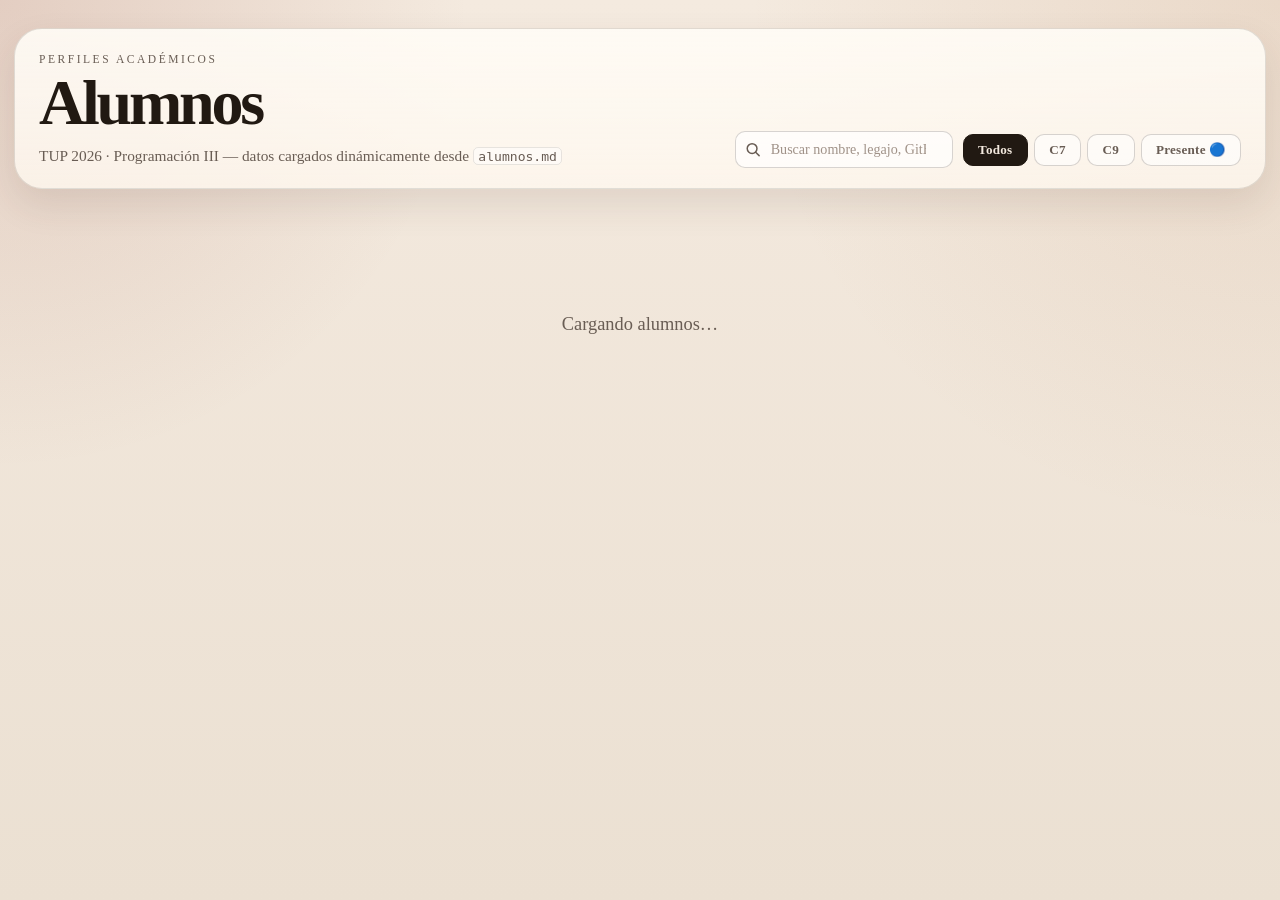
==== commit 46d68ee5: "feat(tp1): add empleados.csv and enunciado for sortx CLI tool - Created empleados.csv with sample em" ====
--- a/alumnos/agenda.html
+++ b/alumnos/agenda.html
@@ -16,6 +16,7 @@
       --line:     rgba(33, 25, 18, .13);
       --radius:   22px;
       --avatar:   88px;
+      --grid-gap: 16px;
     }
 
     *, *::before, *::after { box-sizing: border-box; margin: 0; padding: 0; }
@@ -160,8 +161,9 @@
     /* ── Grid ─────────────────────────────────────────── */
     .grid {
       display: grid;
-      grid-template-columns: repeat(auto-fit, minmax(240px, 1fr));
-      gap: 16px;
+      grid-template-columns: repeat(auto-fit, minmax(350px, calc((100% - (2 * var(--grid-gap))) / 3)));
+      justify-content: center;
+      gap: var(--grid-gap);
     }
 
     /* ── Card ─────────────────────────────────────────── */
@@ -199,6 +201,23 @@
       pointer-events: none;
     }
 
+    /* ── Grade badge ─────────────────────────────────── */
+    .grade-badge {
+      position: absolute;
+      top: 4px;
+      right: 12px;
+      font-size: 2.0rem;
+      font-weight: 800;
+      line-height: 1;
+      letter-spacing: -.05em;
+      z-index: 2;
+      pointer-events: none;
+      opacity: .88;
+    }
+    .grade-green  { color: #1f7a49; }
+    .grade-yellow { color: #a07b10; }
+    .grade-red    { color: #9f2d2d; }
+
     /* ── Card top ─────────────────────────────────────── */
     .card-top {
       display: grid;
@@ -500,7 +519,7 @@
       :root { --avatar: 72px; }
       .page { padding: 16px 0 40px; }
       .header { padding: 18px 16px; }
-      .grid { gap: 12px; }
+      .grid { --grid-gap: 12px; }
       h1 { font-size: clamp(2rem, 10vw, 3rem); }
       .card-meta { grid-template-columns: 1fr; }
       .practicos-status {
@@ -518,12 +537,6 @@
       }
       .attendance-summary {
         justify-content: flex-start;
-      }
-    }
-
-    @media (min-width: 1040px) {
-      .grid {
-        grid-template-columns: repeat(4, minmax(0, 1fr));
       }
     }
 
@@ -550,14 +563,12 @@
             <circle cx="6.5" cy="6.5" r="5.2"/>
             <line x1="10.3" y1="10.3" x2="14" y2="14"/>
           </svg>
-          <input type="search" id="search" placeholder="Buscar nombre, legajo, GitHub… o sin-foto/sin-github/sin-telefono" autocomplete="off">
+          <input type="search" id="search" placeholder="Buscar nombre, legajo, GitHub… o sin-telefono" autocomplete="off">
         </div>
         <div class="tabs">
           <button class="tab active" data-filter="todos" data-filter-type="scope">Todos</button>
           <button class="tab" data-filter="C7" data-filter-type="scope">C7</button>
           <button class="tab" data-filter="C9" data-filter-type="scope">C9</button>
-          <button class="tab" data-filter="sin-foto" data-filter-type="toggle">Sin Foto</button>
-          <button class="tab" data-filter="sin-github" data-filter-type="toggle">Sin GitHub</button>
           <button class="tab" data-filter="presentes" data-filter-type="toggle">Presente 🔵</button>
         </div>
       </div>
@@ -581,6 +592,10 @@
     const GITHUB_OWNER = 'AlejandroDiBattista';
     const GITHUB_REPO = 'tup26-p3';
     const GITHUB_BRANCH = 'main';
+    const FILTERS_STORAGE_KEY = 'agenda-filters-state';
+    const LEGACY_PRESENTES_FILTER_STORAGE_KEY = 'agenda-filter-presentes';
+    const VALID_SCOPE_FILTERS = new Set(['todos', 'C7', 'C9']);
+    const VALID_TOGGLE_FILTERS = new Set(['presentes']);
 
     function encodedRepoPath(...segmentos) {
       return segmentos.map(segmento => encodeURIComponent(segmento)).join('/');
@@ -664,21 +679,24 @@
         const practicosRaw   = cols[5].trim();
         const presenteRaw    = cols[7].trim();
         const asistenciasRaw = cols[8].trim();
-
-        const comma    = apellidoNombre.indexOf(',');
-        const apellido = comma >= 0 ? apellidoNombre.slice(0, comma).trim() : apellidoNombre;
-        const nombre   = comma >= 0 ? apellidoNombre.slice(comma + 1).trim() : '';
-
-        const telefono = (telefonoRaw === '—' || telefonoRaw === '-') ? '' : telefonoRaw;
-        const gitHub   = (gitHubRaw   === '—' || gitHubRaw   === '-') ? '' : gitHubRaw;
+        const codigoRaw      = cols[9]?.trim() ?? '';
+
+        const comma     = apellidoNombre.indexOf(',');
+        const apellido  = comma >= 0 ? apellidoNombre.slice(0, comma).trim() : apellidoNombre;
+        const nombre    = comma >= 0 ? apellidoNombre.slice(comma + 1).trim() : '';
+
+        const telefono  = (telefonoRaw === '—' || telefonoRaw === '-') ? '' : telefonoRaw;
+        const gitHub    = (gitHubRaw   === '—' || gitHubRaw   === '-') ? '' : gitHubRaw;
         const tieneFoto = /^(si|sí|true|yes)$/i.test(fotoRaw);
-        const presente = /^(si|sí|true|yes)$/i.test(presenteRaw);
+        const presente  = /^(si|sí|true|yes)$/i.test(presenteRaw);
         const asistencias = Number.parseInt(asistenciasRaw, 10);
 
         // CarpetaNombre exactly mirrors C# CarpetaNombre property
         const carpetaNombre = `${legajo} - ${apellido}, ${nombre}`;
         const fotoPaths     = tieneFoto ? fotoCandidates(carpetaNombre) : [];
-
+        const notaParts = codigoRaw.split('.');
+        const codigoLegajo = notaParts.length >= 1 ? Number.parseInt(notaParts[0], 10) : null;
+        const nota = notaParts.length >= 2 ? parseInt(notaParts[1].slice(-1), 10) + 1 : null;
         alumnos.push({
           legajo,
           apellido,
@@ -691,9 +709,11 @@
           practicosRaw,
           presente,
           asistencias: Number.isNaN(asistencias) ? 0 : asistencias,
+          codigoLegajo: Number.isNaN(codigoLegajo) ? null : codigoLegajo,
           carpetaNombre,
           fotoPath: '',
-          fotoPaths
+          fotoPaths,
+          nota
         });
       }
 
@@ -781,7 +801,7 @@
     }
 
     function renderAttendance(alumno) {
-      const presente = alumno.presente ? 'Sí' : 'No';
+      const presente      = alumno.presente ? 'Sí' : 'No';
       const presenteClass = alumno.presente ? 'is-present' : 'is-absent';
       const asistencias = Number.isFinite(alumno.asistencias) ? alumno.asistencias : 0;
 
@@ -792,10 +812,21 @@
         </div>`;
     }
 
+    function notaClass(nota) {
+      if (nota >= 9) return 'grade-green';
+      if (nota >= 5) return 'grade-yellow';
+      return 'grade-red';
+    }
+
     function renderCard(alumno, idx, totalPracticos) {
       const accent  = accentFor(alumno.legajo);
       const inits   = initials(alumno.apellido, alumno.nombre);
       const comBadge = `badge-comision-${alumno.comision.toLowerCase()}`;
+      const codigoLegajoNoCoincide = alumno.codigoLegajo != null && alumno.codigoLegajo !== alumno.legajo;
+      const codigoBadge = `${codigoLegajoNoCoincide ? "‼️" : alumno.nota > 8 ? "🎖️" : ""}`;
+      const notaHtml = alumno.nota != null
+        ? `<span class="grade-badge ${notaClass(alumno.nota)}">${alumno.nota}${codigoBadge}</span>`
+        : '';
 
       const phoneHtml = alumno.telefono
         ? `<span class="detail-value">${escHtml(alumno.telefono)}</span>`
@@ -816,6 +847,7 @@
 
       return `
         <article class="card" style="--accent:${accent};--i:${idx}" role="listitem">
+          ${notaHtml}
           <div class="card-top">
             <div class="avatar-wrap">
               ${avatarHtml}
@@ -877,7 +909,7 @@
       for (const candidate of alumno.fotoPaths) {
         const found = await imageExists(candidate);
         if (found) {
-          alumno.fotoPath = found;
+          alumno.fotoPath  = found;
           alumno.tieneFoto = true;
           return alumno;
         }
@@ -895,18 +927,59 @@
     let searchQuery  = '';
     let totalPracticos = 0;
 
+    function restoreFiltersState() {
+      try {
+        const saved = JSON.parse(localStorage.getItem(FILTERS_STORAGE_KEY) || 'null');
+
+        if (saved && typeof saved === 'object') {
+          if (VALID_SCOPE_FILTERS.has(saved.scope)) {
+            activeScope = saved.scope;
+          }
+
+          if (Array.isArray(saved.toggles)) {
+            saved.toggles
+              .filter(toggle => VALID_TOGGLE_FILTERS.has(toggle))
+              .forEach(toggle => activeToggles.add(toggle));
+          }
+
+          if (typeof saved.searchQuery === 'string') {
+            searchQuery = saved.searchQuery;
+          }
+
+          return;
+        }
+
+        if (localStorage.getItem(LEGACY_PRESENTES_FILTER_STORAGE_KEY) === '1') {
+          activeToggles.add('presentes');
+        }
+      } catch {
+        // Si localStorage no está disponible, seguimos con el estado en memoria.
+      }
+    }
+
+    function persistFiltersState() {
+      try {
+        localStorage.setItem(FILTERS_STORAGE_KEY, JSON.stringify({
+          scope: activeScope,
+          toggles: [...activeToggles].filter(toggle => VALID_TOGGLE_FILTERS.has(toggle)),
+          searchQuery,
+        }));
+        localStorage.removeItem(LEGACY_PRESENTES_FILTER_STORAGE_KEY);
+      } catch {
+        // Si localStorage no está disponible, seguimos con el estado en memoria.
+      }
+    }
+
     function parseSearchQuery(query) {
       const normalized = query.toLowerCase();
       const terms = normalized.split(/[\s,]+/).filter(Boolean);
       const commissionTerms = ['c7', 'c9'].filter(term => terms.includes(term));
 
       return {
-        requireSinFoto: terms.includes('sin-foto'),
-        requireSinGithub: terms.includes('sin-github'),
         requireSinTelefono: terms.includes('sin-telefono'),
         commissions: commissionTerms,
         text: terms
-          .filter(term => term !== 'sin-foto' && term !== 'sin-github' && term !== 'sin-telefono' && term !== 'c7' && term !== 'c9')
+          .filter(term => term !== 'sin-telefono' && term !== 'c7' && term !== 'c9')
           .join(' ')
           .trim(),
       };
@@ -922,8 +995,6 @@
     }
 
     function matchesToggles(alumno) {
-      if (activeToggles.has('sin-foto') && alumno.tieneFoto) return false;
-      if (activeToggles.has('sin-github') && !!alumno.gitHub) return false;
       if (activeToggles.has('presentes') && !alumno.presente) return false;
       return true;
     }
@@ -948,8 +1019,6 @@
         if (!matchesScope(a, activeScope)) return false;
         if (!matchesToggles(a)) return false;
         if (parsed.commissions.length > 0 && !parsed.commissions.includes(a.comision.toLowerCase())) return false;
-        if (parsed.requireSinFoto && a.tieneFoto) return false;
-        if (parsed.requireSinGithub && !!a.gitHub) return false;
         if (parsed.requireSinTelefono && !!a.telefono) return false;
 
         if (!parsed.text) return true;
@@ -986,8 +1055,14 @@
     }
 
     // ── Event listeners ───────────────────────────────────────────────────────
-    document.getElementById('search').addEventListener('input', e => {
+    const searchInput = document.getElementById('search');
+
+    restoreFiltersState();
+    searchInput.value = searchQuery;
+
+    searchInput.addEventListener('input', e => {
       searchQuery = e.target.value.trim();
+      persistFiltersState();
       render();
     });
 
@@ -1004,6 +1079,7 @@
           activeToggles.add(filter);
         }
 
+        persistFiltersState();
         updateTabStates();
         render();
       });
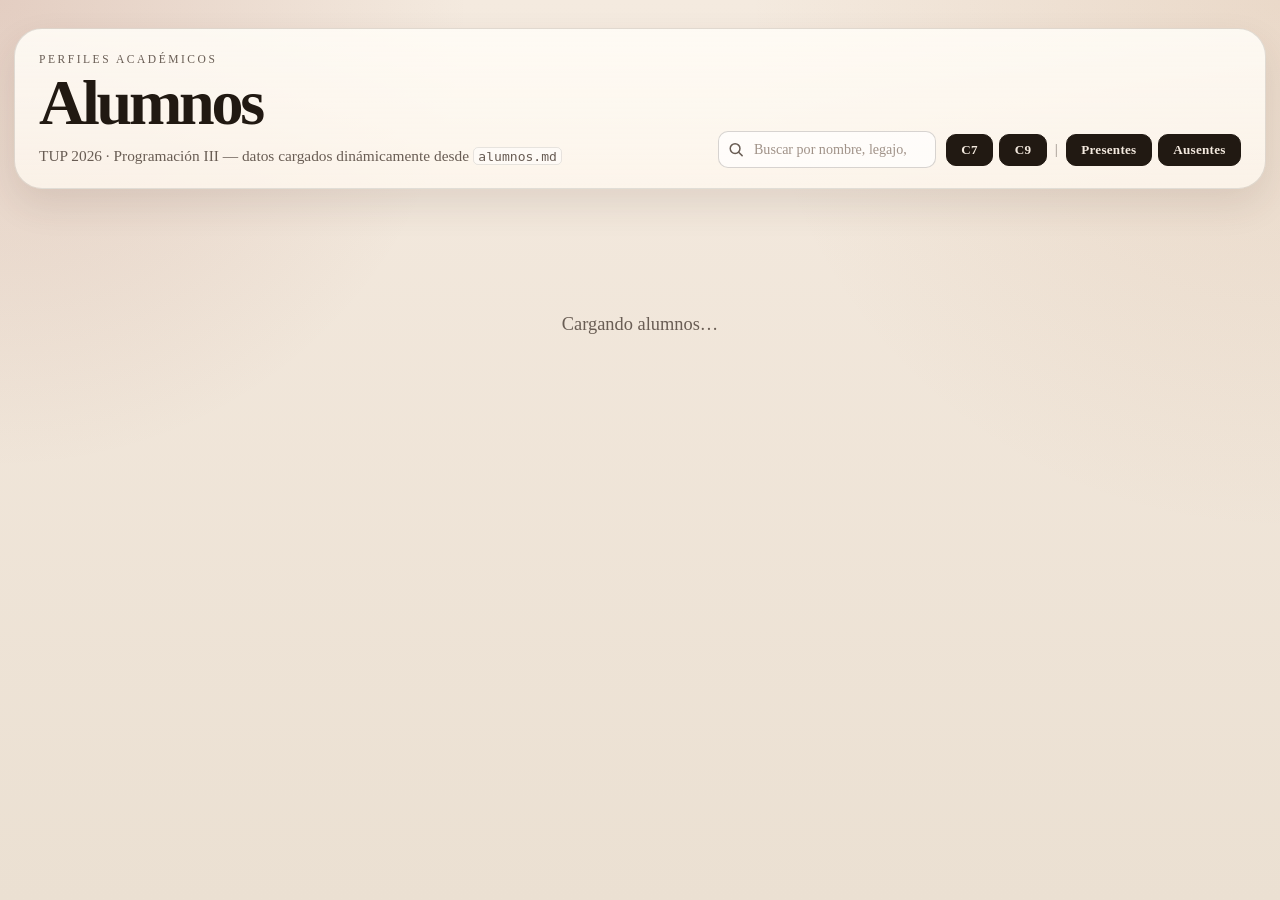
==== commit 03e8c08e: "Refactor code structure for improved readability and maintainability" ====
--- a/alumnos/agenda.html
+++ b/alumnos/agenda.html
@@ -128,6 +128,16 @@
       gap: 6px;
     }
 
+    .tabs-divider {
+      align-self: center;
+      color: rgba(33, 25, 18, .35);
+      font-size: .9rem;
+      font-weight: 700;
+      padding: 0 2px;
+      -webkit-user-select: none;
+      user-select: none;
+    }
+
     .tab {
       padding: .45rem .9rem;
       border: 1.5px solid rgba(33, 25, 18, .18);
@@ -563,13 +573,14 @@
             <circle cx="6.5" cy="6.5" r="5.2"/>
             <line x1="10.3" y1="10.3" x2="14" y2="14"/>
           </svg>
-          <input type="search" id="search" placeholder="Buscar nombre, legajo, GitHub… o sin-telefono" autocomplete="off">
+          <input type="search" id="search" placeholder="Buscar por nombre, legajo, GitHub o la clave sin-telefono" autocomplete="off">
         </div>
         <div class="tabs">
-          <button class="tab active" data-filter="todos" data-filter-type="scope">Todos</button>
-          <button class="tab" data-filter="C7" data-filter-type="scope">C7</button>
-          <button class="tab" data-filter="C9" data-filter-type="scope">C9</button>
-          <button class="tab" data-filter="presentes" data-filter-type="toggle">Presente 🔵</button>
+          <button class="tab active" data-filter="C7" data-filter-group="commission" data-label="C7">C7</button>
+          <button class="tab active" data-filter="C9" data-filter-group="commission" data-label="C9">C9</button>
+          <span class="tabs-divider" aria-hidden="true">|</span>
+          <button class="tab active" data-filter="presentes" data-filter-group="attendance" data-label="Presentes">Presentes</button>
+          <button class="tab active" data-filter="ausentes" data-filter-group="attendance" data-label="Ausentes">Ausentes</button>
         </div>
       </div>
     </header>
@@ -594,8 +605,16 @@
     const GITHUB_BRANCH = 'main';
     const FILTERS_STORAGE_KEY = 'agenda-filters-state';
     const LEGACY_PRESENTES_FILTER_STORAGE_KEY = 'agenda-filter-presentes';
-    const VALID_SCOPE_FILTERS = new Set(['todos', 'C7', 'C9']);
-    const VALID_TOGGLE_FILTERS = new Set(['presentes']);
+    const COMMISSION_FILTER_DEFINITIONS = [
+      { value: 'C7', label: 'C7' },
+      { value: 'C9', label: 'C9' },
+    ];
+    const ATTENDANCE_FILTER_DEFINITIONS = [
+      { value: 'presentes', label: 'Presentes' },
+      { value: 'ausentes', label: 'Ausentes' },
+    ];
+    const VALID_COMMISSION_FILTERS = new Set(COMMISSION_FILTER_DEFINITIONS.map(filter => filter.value));
+    const VALID_ATTENDANCE_FILTERS = new Set(ATTENDANCE_FILTER_DEFINITIONS.map(filter => filter.value));
 
     function encodedRepoPath(...segmentos) {
       return segmentos.map(segmento => encodeURIComponent(segmento)).join('/');
@@ -853,7 +872,7 @@
               ${avatarHtml}
             </div>
             <div class="identity">
-              <p class="card-eyebrow">Tarjeta personal</p>
+              <p class="card-eyebrow">Perfil del alumno</p>
               <h2 class="card-name">${escHtml(alumno.apellidoNombre)}</h2>
               <div class="badges">
                 <span class="badge">${alumno.legajo}</span>
@@ -922,8 +941,8 @@
 
     // ── State ─────────────────────────────────────────────────────────────────
     let allAlumnos = [];
-    let activeScope = 'todos';
-    const activeToggles = new Set();
+    const activeCommissionFilters = new Set(COMMISSION_FILTER_DEFINITIONS.map(filter => filter.value));
+    const activeAttendanceFilters = new Set(ATTENDANCE_FILTER_DEFINITIONS.map(filter => filter.value));
     let searchQuery  = '';
     let totalPracticos = 0;
 
@@ -932,14 +951,29 @@
         const saved = JSON.parse(localStorage.getItem(FILTERS_STORAGE_KEY) || 'null');
 
         if (saved && typeof saved === 'object') {
-          if (VALID_SCOPE_FILTERS.has(saved.scope)) {
-            activeScope = saved.scope;
+          if (Array.isArray(saved.commissions)) {
+            activeCommissionFilters.clear();
+            saved.commissions
+              .filter(filter => VALID_COMMISSION_FILTERS.has(filter))
+              .forEach(filter => activeCommissionFilters.add(filter));
+          } else if (saved.scope === 'C7' || saved.scope === 'C9') {
+            activeCommissionFilters.clear();
+            activeCommissionFilters.add(saved.scope);
           }
 
-          if (Array.isArray(saved.toggles)) {
-            saved.toggles
-              .filter(toggle => VALID_TOGGLE_FILTERS.has(toggle))
-              .forEach(toggle => activeToggles.add(toggle));
+          if (Array.isArray(saved.attendance)) {
+            activeAttendanceFilters.clear();
+            saved.attendance
+              .filter(filter => VALID_ATTENDANCE_FILTERS.has(filter))
+              .forEach(filter => activeAttendanceFilters.add(filter));
+          } else if (Array.isArray(saved.toggles)) {
+            activeAttendanceFilters.clear();
+
+            if (saved.toggles.includes('presentes')) {
+              activeAttendanceFilters.add('presentes');
+            } else {
+              ATTENDANCE_FILTER_DEFINITIONS.forEach(filter => activeAttendanceFilters.add(filter.value));
+            }
           }
 
           if (typeof saved.searchQuery === 'string') {
@@ -950,7 +984,8 @@
         }
 
         if (localStorage.getItem(LEGACY_PRESENTES_FILTER_STORAGE_KEY) === '1') {
-          activeToggles.add('presentes');
+          activeAttendanceFilters.clear();
+          activeAttendanceFilters.add('presentes');
         }
       } catch {
         // Si localStorage no está disponible, seguimos con el estado en memoria.
@@ -960,8 +995,8 @@
     function persistFiltersState() {
       try {
         localStorage.setItem(FILTERS_STORAGE_KEY, JSON.stringify({
-          scope: activeScope,
-          toggles: [...activeToggles].filter(toggle => VALID_TOGGLE_FILTERS.has(toggle)),
+          commissions: [...activeCommissionFilters].filter(filter => VALID_COMMISSION_FILTERS.has(filter)),
+          attendance: [...activeAttendanceFilters].filter(filter => VALID_ATTENDANCE_FILTERS.has(filter)),
           searchQuery,
         }));
         localStorage.removeItem(LEGACY_PRESENTES_FILTER_STORAGE_KEY);
@@ -985,69 +1020,89 @@
       };
     }
 
-    function matchesScope(alumno, filter) {
-      switch (filter) {
-        case 'todos':
-          return true;
-        default:
-          return alumno.comision === filter;
-      }
-    }
-
-    function matchesToggles(alumno) {
-      if (activeToggles.has('presentes') && !alumno.presente) return false;
-      return true;
-    }
-
-    function updateTabStates() {
+    function matchesSearch(alumno, parsed) {
+      if (parsed.commissions.length > 0 && !parsed.commissions.includes(alumno.comision.toLowerCase())) return false;
+      if (parsed.requireSinTelefono && !!alumno.telefono) return false;
+
+      if (!parsed.text) return true;
+
+      const q = parsed.text;
+      return (
+        alumno.apellido.toLowerCase().includes(q) ||
+        alumno.nombre.toLowerCase().includes(q) ||
+        alumno.apellidoNombre.toLowerCase().includes(q) ||
+        String(alumno.legajo).includes(q) ||
+        alumno.gitHub.toLowerCase().includes(q) ||
+        alumno.telefono.toLowerCase().includes(q)
+      );
+    }
+
+    function matchesCommissionFilters(alumno, selectedFilters = activeCommissionFilters) {
+      return selectedFilters.has(alumno.comision);
+    }
+
+    function matchesAttendanceFilters(alumno, selectedFilters = activeAttendanceFilters) {
+      return alumno.presente
+        ? selectedFilters.has('presentes')
+        : selectedFilters.has('ausentes');
+    }
+
+    function matchesFilters(alumno, parsed, commissionFilters = activeCommissionFilters, attendanceFilters = activeAttendanceFilters) {
+      return matchesCommissionFilters(alumno, commissionFilters)
+        && matchesAttendanceFilters(alumno, attendanceFilters)
+        && matchesSearch(alumno, parsed);
+    }
+
+    function countMatchingAlumnos(parsed, commissionFilters = activeCommissionFilters, attendanceFilters = activeAttendanceFilters) {
+      return allAlumnos.filter(alumno => matchesFilters(alumno, parsed, commissionFilters, attendanceFilters)).length;
+    }
+
+    function countBaseSelection() {
+      return allAlumnos.filter(alumno => (
+        matchesCommissionFilters(alumno)
+        && matchesAttendanceFilters(alumno)
+      )).length;
+    }
+
+    function updateTabStates(parsed) {
       document.querySelectorAll('.tab').forEach(btn => {
-        const type = btn.dataset.filterType;
+        const group = btn.dataset.filterGroup;
         const filter = btn.dataset.filter;
-        const isActive = type === 'scope'
-          ? filter === activeScope
-          : activeToggles.has(filter);
+        const isActive = group === 'commission'
+          ? activeCommissionFilters.has(filter)
+          : activeAttendanceFilters.has(filter);
+        const label = btn.dataset.label || filter;
+        const count = group === 'commission'
+          ? countMatchingAlumnos(parsed, new Set([filter]), activeAttendanceFilters)
+          : countMatchingAlumnos(parsed, activeCommissionFilters, new Set([filter]));
 
         btn.classList.toggle('active', isActive);
         btn.setAttribute('aria-pressed', String(isActive));
+        btn.textContent = `${label} (${count})`;
       });
     }
 
-    function getVisible() {
+    function getVisible(parsed) {
+      return allAlumnos.filter(alumno => matchesFilters(alumno, parsed));
+    }
+
+    function render() {
       const parsed = parseSearchQuery(searchQuery);
-
-      return allAlumnos.filter(a => {
-        if (!matchesScope(a, activeScope)) return false;
-        if (!matchesToggles(a)) return false;
-        if (parsed.commissions.length > 0 && !parsed.commissions.includes(a.comision.toLowerCase())) return false;
-        if (parsed.requireSinTelefono && !!a.telefono) return false;
-
-        if (!parsed.text) return true;
-        const q = parsed.text;
-        return (
-          a.apellido.toLowerCase().includes(q) ||
-          a.nombre.toLowerCase().includes(q) ||
-          a.apellidoNombre.toLowerCase().includes(q) ||
-          String(a.legajo).includes(q) ||
-          a.gitHub.toLowerCase().includes(q) ||
-          a.telefono.toLowerCase().includes(q)
-        );
-      });
-    }
-
-    function render() {
-      const visible = getVisible();
+      const visible = getVisible(parsed);
       const grid    = document.getElementById('grid');
       const counter = document.getElementById('counter');
 
+      updateTabStates(parsed);
+
       if (visible.length === 0) {
         grid.innerHTML = '<div class="state">Sin resultados para la búsqueda.</div>';
-        counter.textContent = '';
+        counter.textContent = '0 alumnos';
         return;
       }
 
       grid.innerHTML = visible.map((a, i) => renderCard(a, i, totalPracticos)).join('');
 
-      const total = allAlumnos.filter(a => matchesScope(a, activeScope) && matchesToggles(a)).length;
+      const total = countBaseSelection();
 
       counter.textContent = visible.length === total
         ? `${total} alumno${total !== 1 ? 's' : ''}`
@@ -1068,19 +1123,19 @@
 
     document.querySelectorAll('.tab').forEach(btn => {
       btn.addEventListener('click', () => {
-        const type = btn.dataset.filterType;
+        const group = btn.dataset.filterGroup;
         const filter = btn.dataset.filter;
-
-        if (type === 'scope') {
-          activeScope = filter;
-        } else if (activeToggles.has(filter)) {
-          activeToggles.delete(filter);
+        const activeFilters = group === 'commission'
+          ? activeCommissionFilters
+          : activeAttendanceFilters;
+
+        if (activeFilters.has(filter)) {
+          activeFilters.delete(filter);
         } else {
-          activeToggles.add(filter);
+          activeFilters.add(filter);
         }
 
         persistFiltersState();
-        updateTabStates();
         render();
       });
     });
@@ -1094,7 +1149,6 @@
       .then(async text => {
         allAlumnos = await Promise.all(parseAlumnos(text).map(resolveAlumnoPhoto));
         totalPracticos = calcularTotalPracticos(allAlumnos);
-        updateTabStates();
         render();
       })
       .catch(() => {
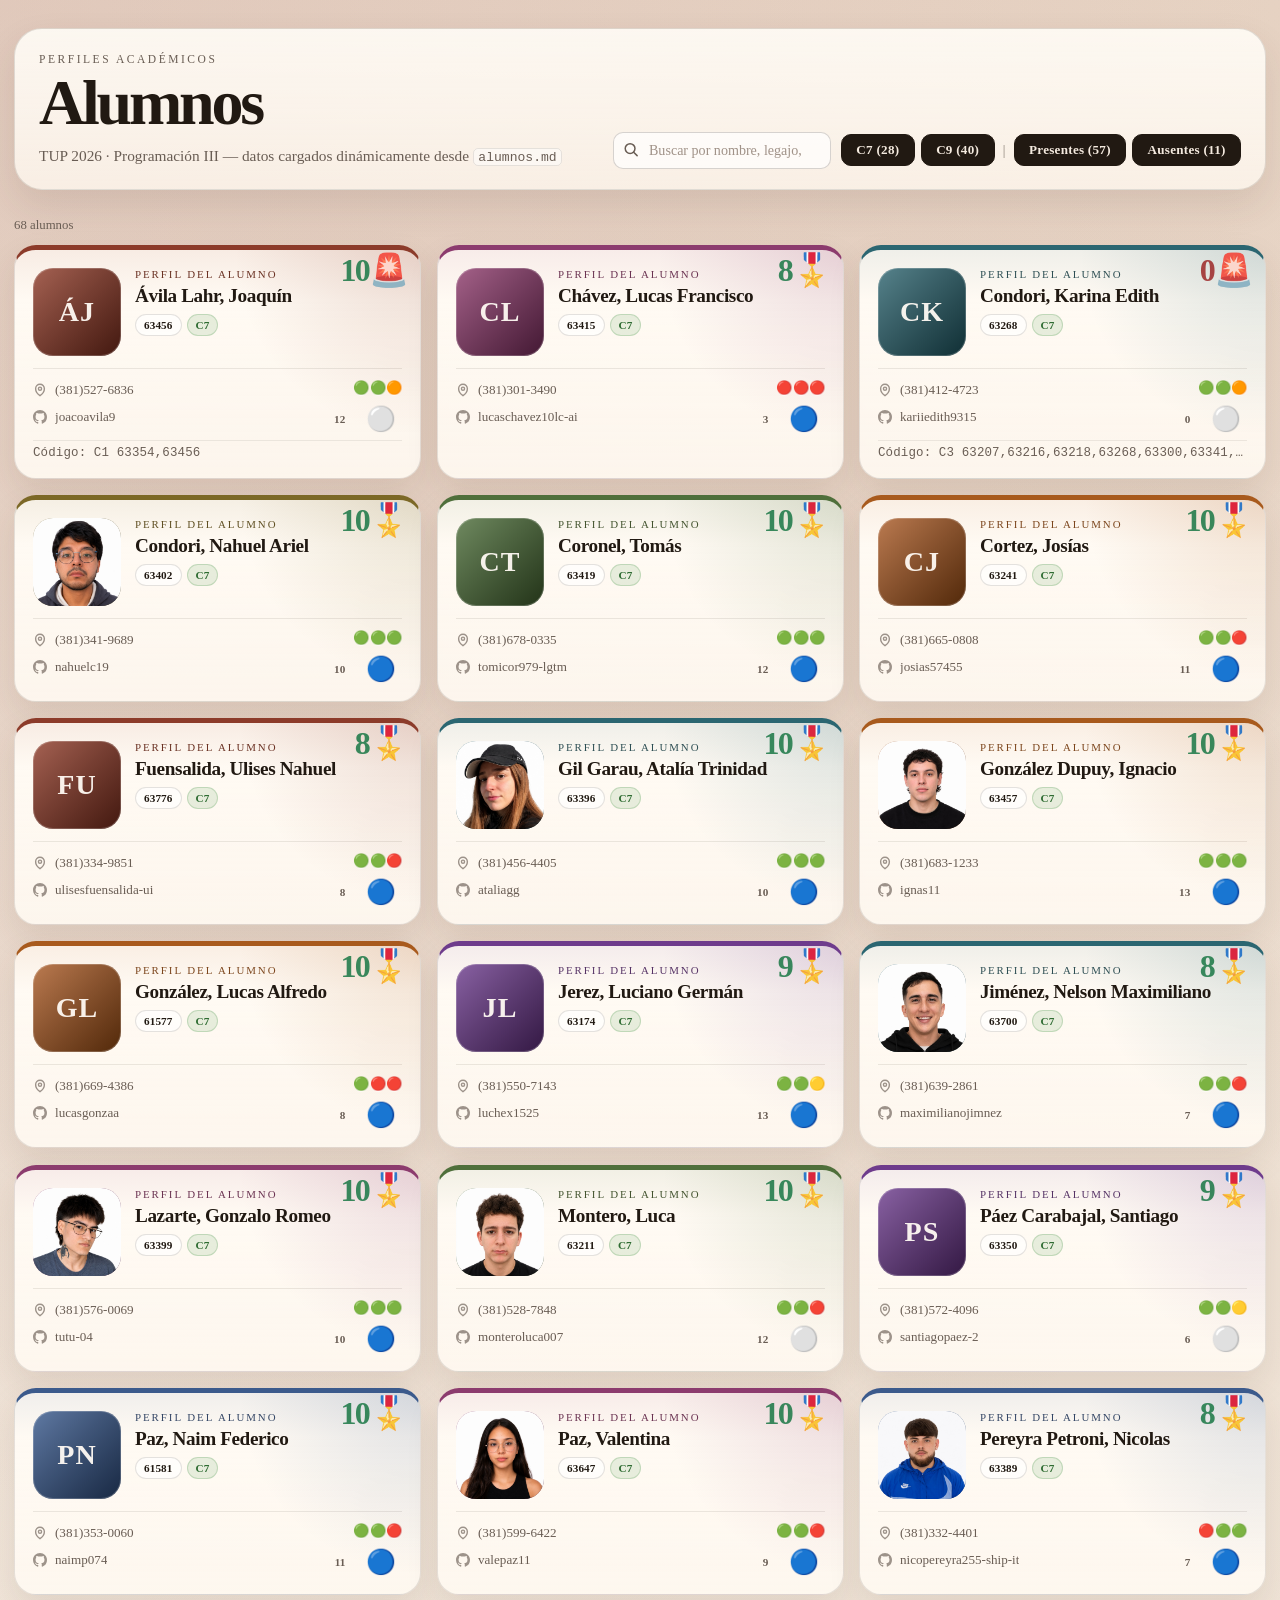
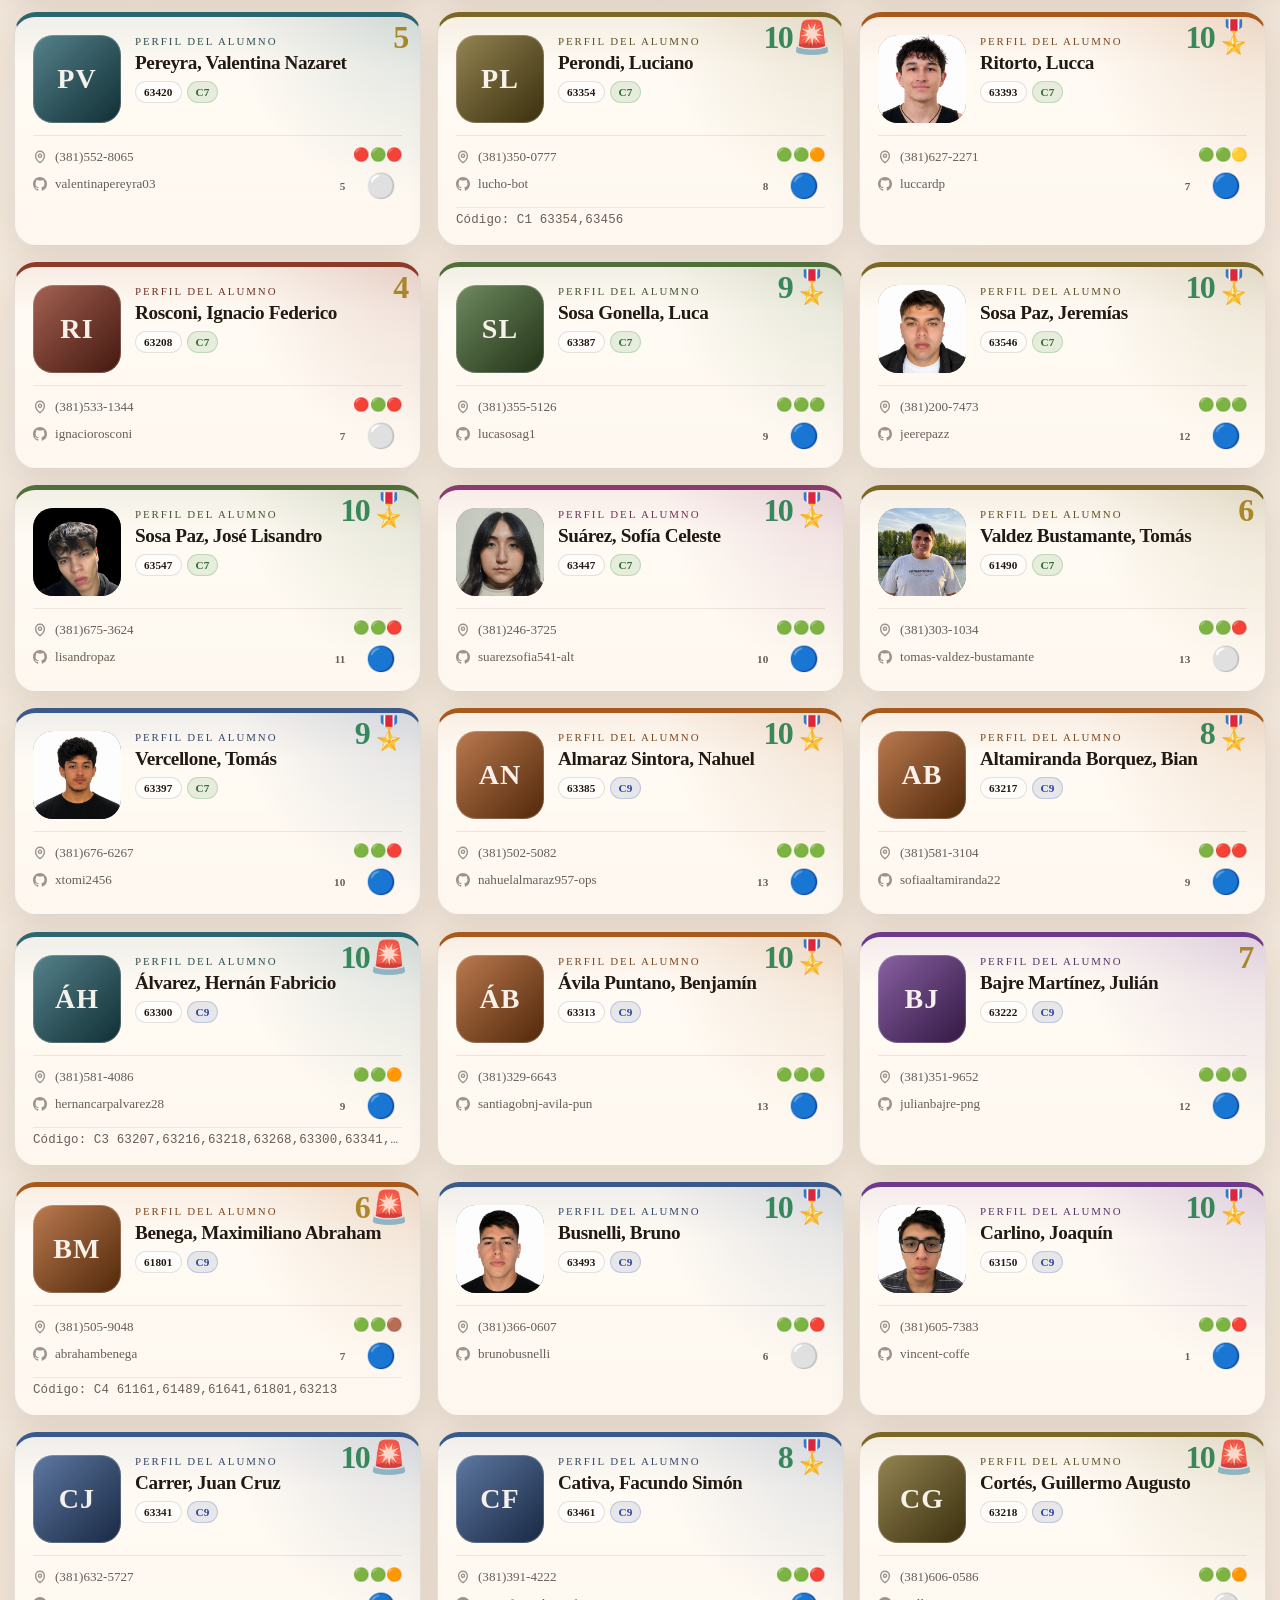
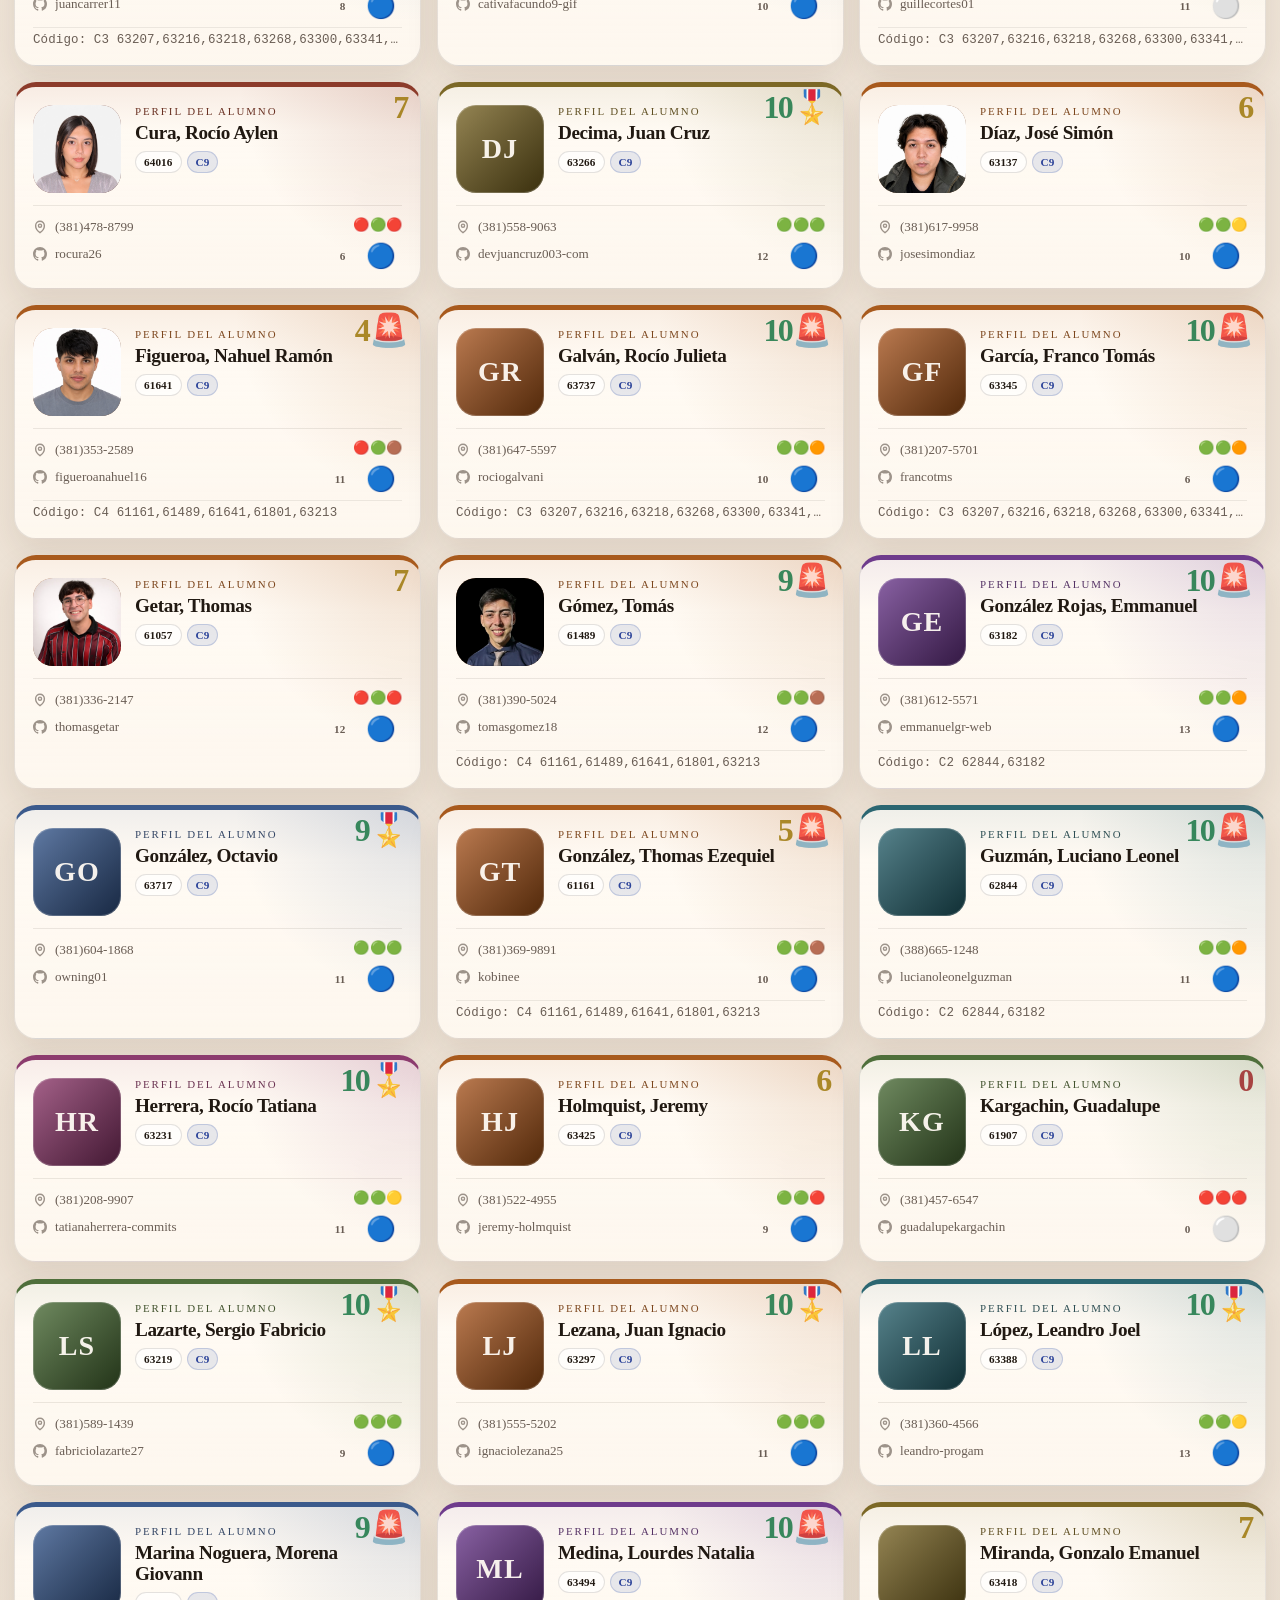
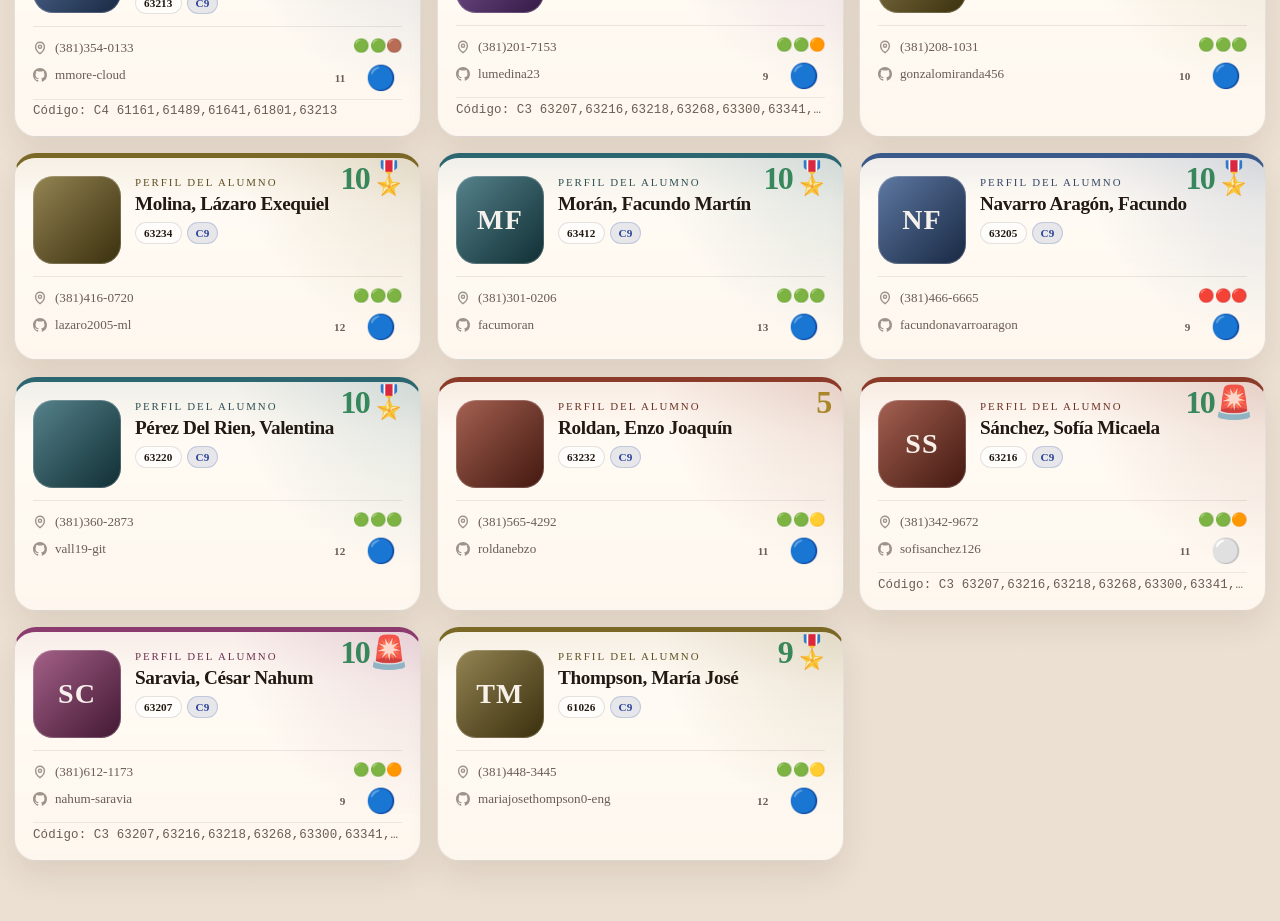
==== commit f4a90db7: "." ====
--- a/alumnos/agenda.html
+++ b/alumnos/agenda.html
@@ -382,6 +382,18 @@
 
     .detail-value a:hover { color: #8c3b2a; }
 
+    .detail-code {
+      width: 100%;
+      padding-top: 4px;
+      border-top: 1px solid rgba(33, 25, 18, .08);
+    }
+
+    .detail-code .detail-value {
+      font-family: ui-monospace, SFMono-Regular, SFMono, Menlo, Monaco, Consolas, Liberation Mono, monospace;
+      font-size: .78rem;
+      letter-spacing: .01em;
+    }
+
     .detail-empty {
       font-style: italic;
       opacity: .5;
@@ -573,7 +585,7 @@
             <circle cx="6.5" cy="6.5" r="5.2"/>
             <line x1="10.3" y1="10.3" x2="14" y2="14"/>
           </svg>
-          <input type="search" id="search" placeholder="Buscar por nombre, legajo, GitHub o la clave sin-telefono" autocomplete="off">
+          <input type="search" id="search" placeholder="Buscar por nombre, legajo, código, GitHub, sin-telefono o tp1 aprobado / tp2 revision" autocomplete="off">
         </div>
         <div class="tabs">
           <button class="tab active" data-filter="C7" data-filter-group="commission" data-label="C7">C7</button>
@@ -698,7 +710,8 @@
         const practicosRaw   = cols[5].trim();
         const presenteRaw    = cols[7].trim();
         const asistenciasRaw = cols[8].trim();
-        const codigoRaw      = cols[9]?.trim() ?? '';
+        const notaRaw        = cols[9]?.trim() ?? '';
+        const codigoRaw      = cols[10]?.trim() ?? '';
 
         const comma     = apellidoNombre.indexOf(',');
         const apellido  = comma >= 0 ? apellidoNombre.slice(0, comma).trim() : apellidoNombre;
@@ -706,6 +719,7 @@
 
         const telefono  = (telefonoRaw === '—' || telefonoRaw === '-') ? '' : telefonoRaw;
         const gitHub    = (gitHubRaw   === '—' || gitHubRaw   === '-') ? '' : gitHubRaw;
+        const codigo    = (codigoRaw   === '—' || codigoRaw   === '-') ? '' : codigoRaw;
         const tieneFoto = /^(si|sí|true|yes)$/i.test(fotoRaw);
         const presente  = /^(si|sí|true|yes)$/i.test(presenteRaw);
         const asistencias = Number.parseInt(asistenciasRaw, 10);
@@ -713,9 +727,9 @@
         // CarpetaNombre exactly mirrors C# CarpetaNombre property
         const carpetaNombre = `${legajo} - ${apellido}, ${nombre}`;
         const fotoPaths     = tieneFoto ? fotoCandidates(carpetaNombre) : [];
-        const notaParts = codigoRaw.split('.');
-        const codigoLegajo = notaParts.length >= 1 ? Number.parseInt(notaParts[0], 10) : null;
-        const nota = notaParts.length >= 2 ? parseInt(notaParts[1].slice(-1), 10) + 1 : null;
+        const notaParts     = notaRaw
+        const codigoLegajo  = notaParts.length >= 1 ? Number.parseInt(notaParts[0], 10) : null;
+        const nota = parseInt(notaRaw);
         alumnos.push({
           legajo,
           apellido,
@@ -728,6 +742,7 @@
           practicosRaw,
           presente,
           asistencias: Number.isNaN(asistencias) ? 0 : asistencias,
+          codigo,
           codigoLegajo: Number.isNaN(codigoLegajo) ? null : codigoLegajo,
           carpetaNombre,
           fotoPath: '',
@@ -745,7 +760,7 @@
     }
 
     function extraerEstados(texto) {
-      return (texto.match(/[🟢🟡🟠🔴⚪]/gu) || []).map(emoji => emoji === '⚪' ? '⚪️' : emoji);
+      return (texto.match(/[🟢🟡🟠🔴⚪🟤]/gu) || []).map(emoji => emoji === '⚪' ? '⚪️' : emoji);
     }
 
     function contarEstados(texto) {
@@ -787,7 +802,49 @@
         case '🟡': return 'Pendiente';
         case '🟠': return 'Revisión';
         case '🔴': return 'Desaprobado';
+        case '⚫️': return 'Mal';
+        case '⚪️': return 'Sin estado';
         default: return 'Sin estado';
+      }
+    }
+
+    function normalizeSearchToken(value) {
+      return String(value || '')
+        .normalize('NFD')
+        .replace(/\p{Diacritic}/gu, '')
+        .toLowerCase();
+    }
+
+    function estadoDesdeBusqueda(value) {
+      switch (normalizeSearchToken(value)) {
+        case 'aprobado':
+        case 'aprobada':
+        case 'aprobados':
+        case 'aprobadas':
+          return '🟢';
+        case 'pendiente':
+        case 'pendientes':
+          return '🟡';
+        case 'revision':
+        case 'revisar':
+        case 'revisado':
+        case 'revisados':
+          return '🟠';
+        case 'desaprobado':
+        case 'desaprobada':
+        case 'desaprobados':
+        case 'desaprobadas':
+          return '🔴';
+        case 'mal':
+          return '⚫️';
+        case 'sin-estado':
+        case 'sinestado':
+        case 'sin_estado':
+        case 'vacio':
+        case 'vacia':
+          return '⚪️';
+        default:
+          return null;
       }
     }
 
@@ -832,8 +889,8 @@
     }
 
     function notaClass(nota) {
-      if (nota >= 9) return 'grade-green';
-      if (nota >= 5) return 'grade-yellow';
+      if (nota >= 8) return 'grade-green';
+      if (nota >= 4) return 'grade-yellow';
       return 'grade-red';
     }
 
@@ -842,7 +899,7 @@
       const inits   = initials(alumno.apellido, alumno.nombre);
       const comBadge = `badge-comision-${alumno.comision.toLowerCase()}`;
       const codigoLegajoNoCoincide = alumno.codigoLegajo != null && alumno.codigoLegajo !== alumno.legajo;
-      const codigoBadge = `${codigoLegajoNoCoincide ? "‼️" : alumno.nota > 8 ? "🎖️" : ""}`;
+      const codigoBadge = `${alumno.codigo.length > 0 ? "🚨" : (alumno.nota >= 8 ? "🎖️" : "")}`;
       const notaHtml = alumno.nota != null
         ? `<span class="grade-badge ${notaClass(alumno.nota)}">${alumno.nota}${codigoBadge}</span>`
         : '';
@@ -854,6 +911,10 @@
       const ghHtml = alumno.gitHub
         ? `<span class="detail-value"><a href="https://github.com/${escHtml(alumno.gitHub)}" target="_blank" rel="noopener noreferrer">${escHtml(alumno.gitHub)}</a></span>`
         : `<span class="detail-value detail-empty">sin GitHub</span>`;
+
+      const codigoHtml = alumno.codigo
+        ? `<div class="detail detail-code"><span class="detail-value">Código: ${escHtml(alumno.codigo)}</span></div>`
+        : '';
 
       const avatarHtml = alumno.tieneFoto && alumno.fotoPath
         ? `<img class="avatar-img"
@@ -903,6 +964,7 @@
                 ${renderAttendance(alumno)}
               </div>
             </div>
+            ${codigoHtml}
           </div>
         </article>`;
     }
@@ -1006,23 +1068,62 @@
     }
 
     function parseSearchQuery(query) {
-      const normalized = query.toLowerCase();
+      const normalized = normalizeSearchToken(query);
       const terms = normalized.split(/[\s,]+/).filter(Boolean);
       const commissionTerms = ['c7', 'c9'].filter(term => terms.includes(term));
+      const practicoFilters = [];
+      const consumedIndexes = new Set();
+
+      for (let index = 0; index < terms.length; index++) {
+        const term = terms[index];
+        const tpMatch = term.match(/^tp(\d+)$/);
+        if (!tpMatch) continue;
+
+        const practico = Number.parseInt(tpMatch[1], 10);
+        let estado = null;
+
+        for (let cursor = index + 1; cursor < terms.length; cursor++) {
+          const candidate = terms[cursor];
+          if (candidate === 'para' || candidate === 'en') {
+            continue;
+          }
+
+          estado = estadoDesdeBusqueda(candidate);
+          if (estado) {
+            practicoFilters.push({ practico, estado });
+            consumedIndexes.add(index);
+            consumedIndexes.add(cursor);
+          }
+          break;
+        }
+      }
 
       return {
         requireSinTelefono: terms.includes('sin-telefono'),
         commissions: commissionTerms,
+        practicos: practicoFilters,
         text: terms
-          .filter(term => term !== 'sin-telefono' && term !== 'c7' && term !== 'c9')
+          .filter((term, index) => term !== 'sin-telefono' && term !== 'c7' && term !== 'c9' && term !== 'para' && term !== 'en' && !consumedIndexes.has(index))
           .join(' ')
           .trim(),
       };
     }
 
+    function matchesPracticoFilters(alumno, practicoFilters) {
+      if (!practicoFilters.length) {
+        return true;
+      }
+
+      const total = Math.max(totalPracticos, ...practicoFilters.map(filter => filter.practico));
+      const estados = normalizarEstados(alumno.practicosRaw || '', total);
+
+      return practicoFilters.every(filter => estados[filter.practico - 1] === filter.estado);
+    }
+
     function matchesSearch(alumno, parsed) {
       if (parsed.commissions.length > 0 && !parsed.commissions.includes(alumno.comision.toLowerCase())) return false;
       if (parsed.requireSinTelefono && !!alumno.telefono) return false;
+      if (!matchesPracticoFilters(alumno, parsed.practicos)) return false;
 
       if (!parsed.text) return true;
 
@@ -1032,6 +1133,7 @@
         alumno.nombre.toLowerCase().includes(q) ||
         alumno.apellidoNombre.toLowerCase().includes(q) ||
         String(alumno.legajo).includes(q) ||
+        alumno.codigo.toLowerCase().includes(q) ||
         alumno.gitHub.toLowerCase().includes(q) ||
         alumno.telefono.toLowerCase().includes(q)
       );
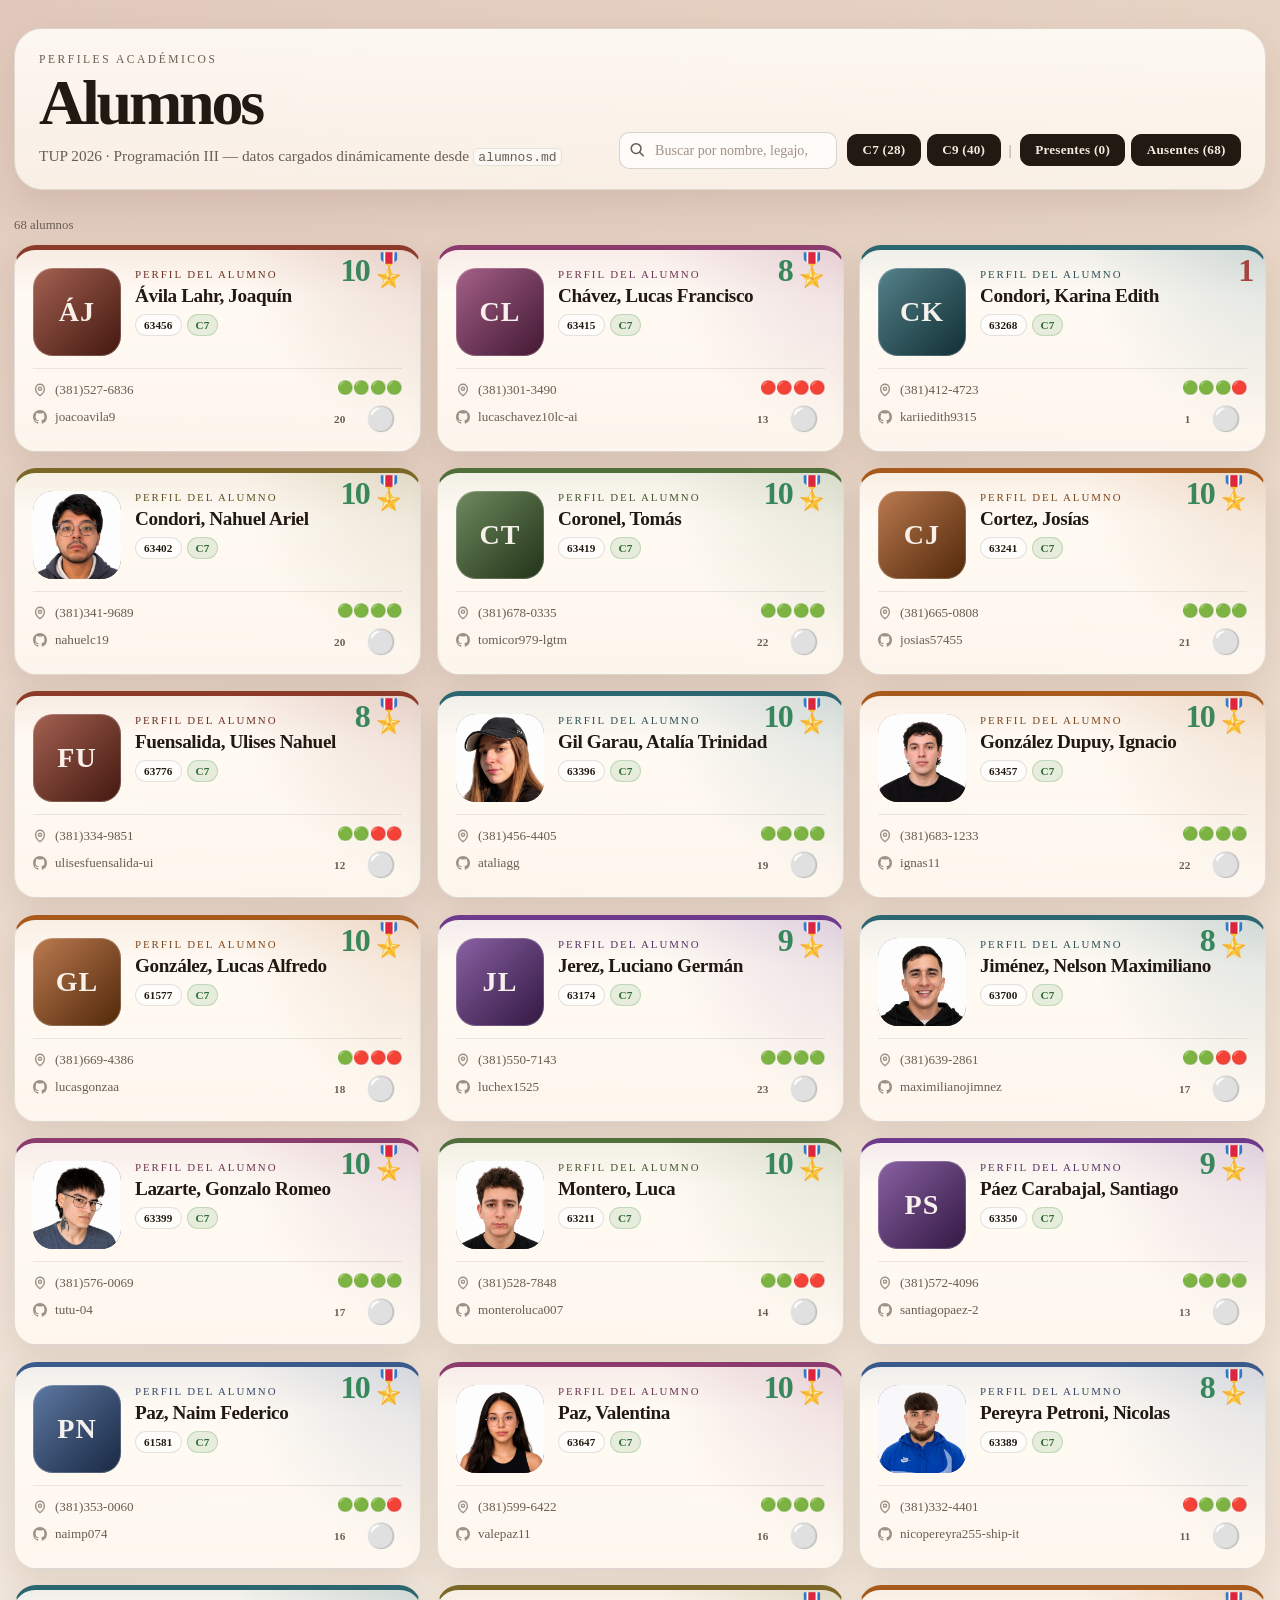
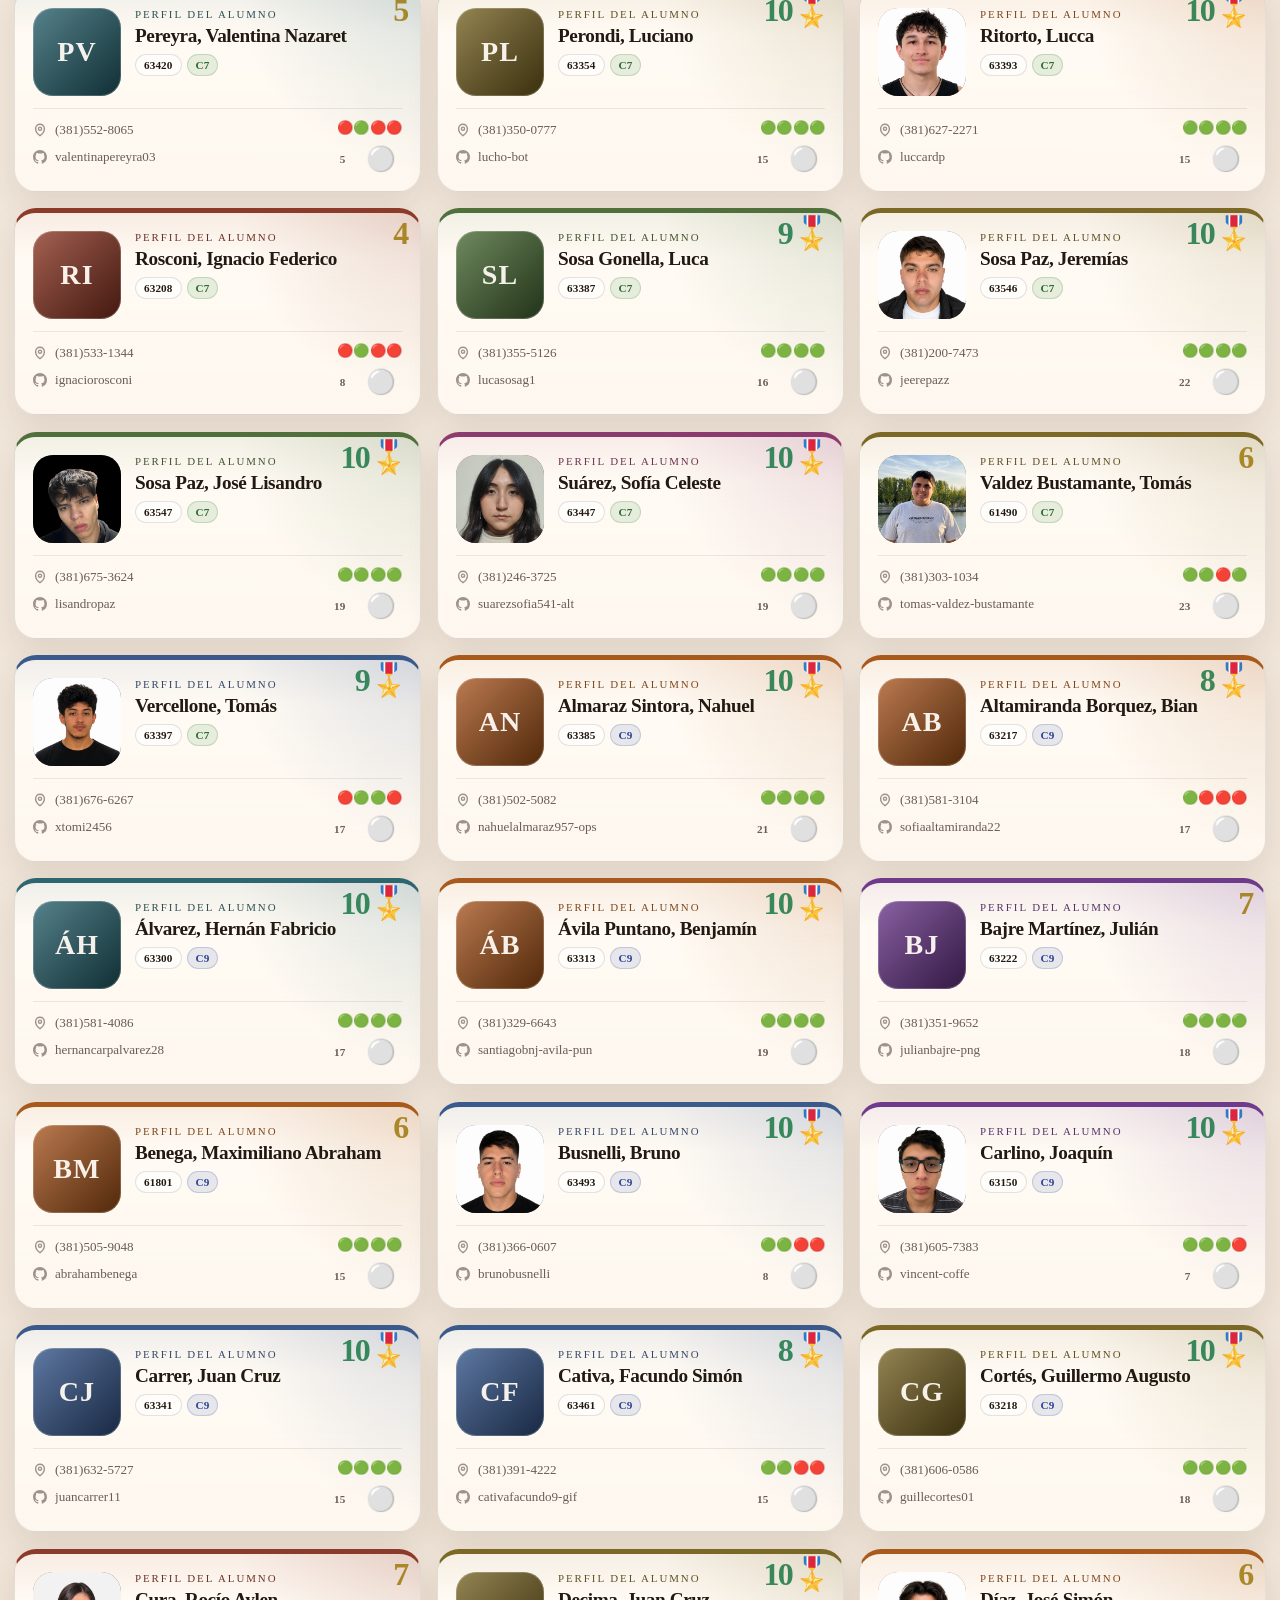
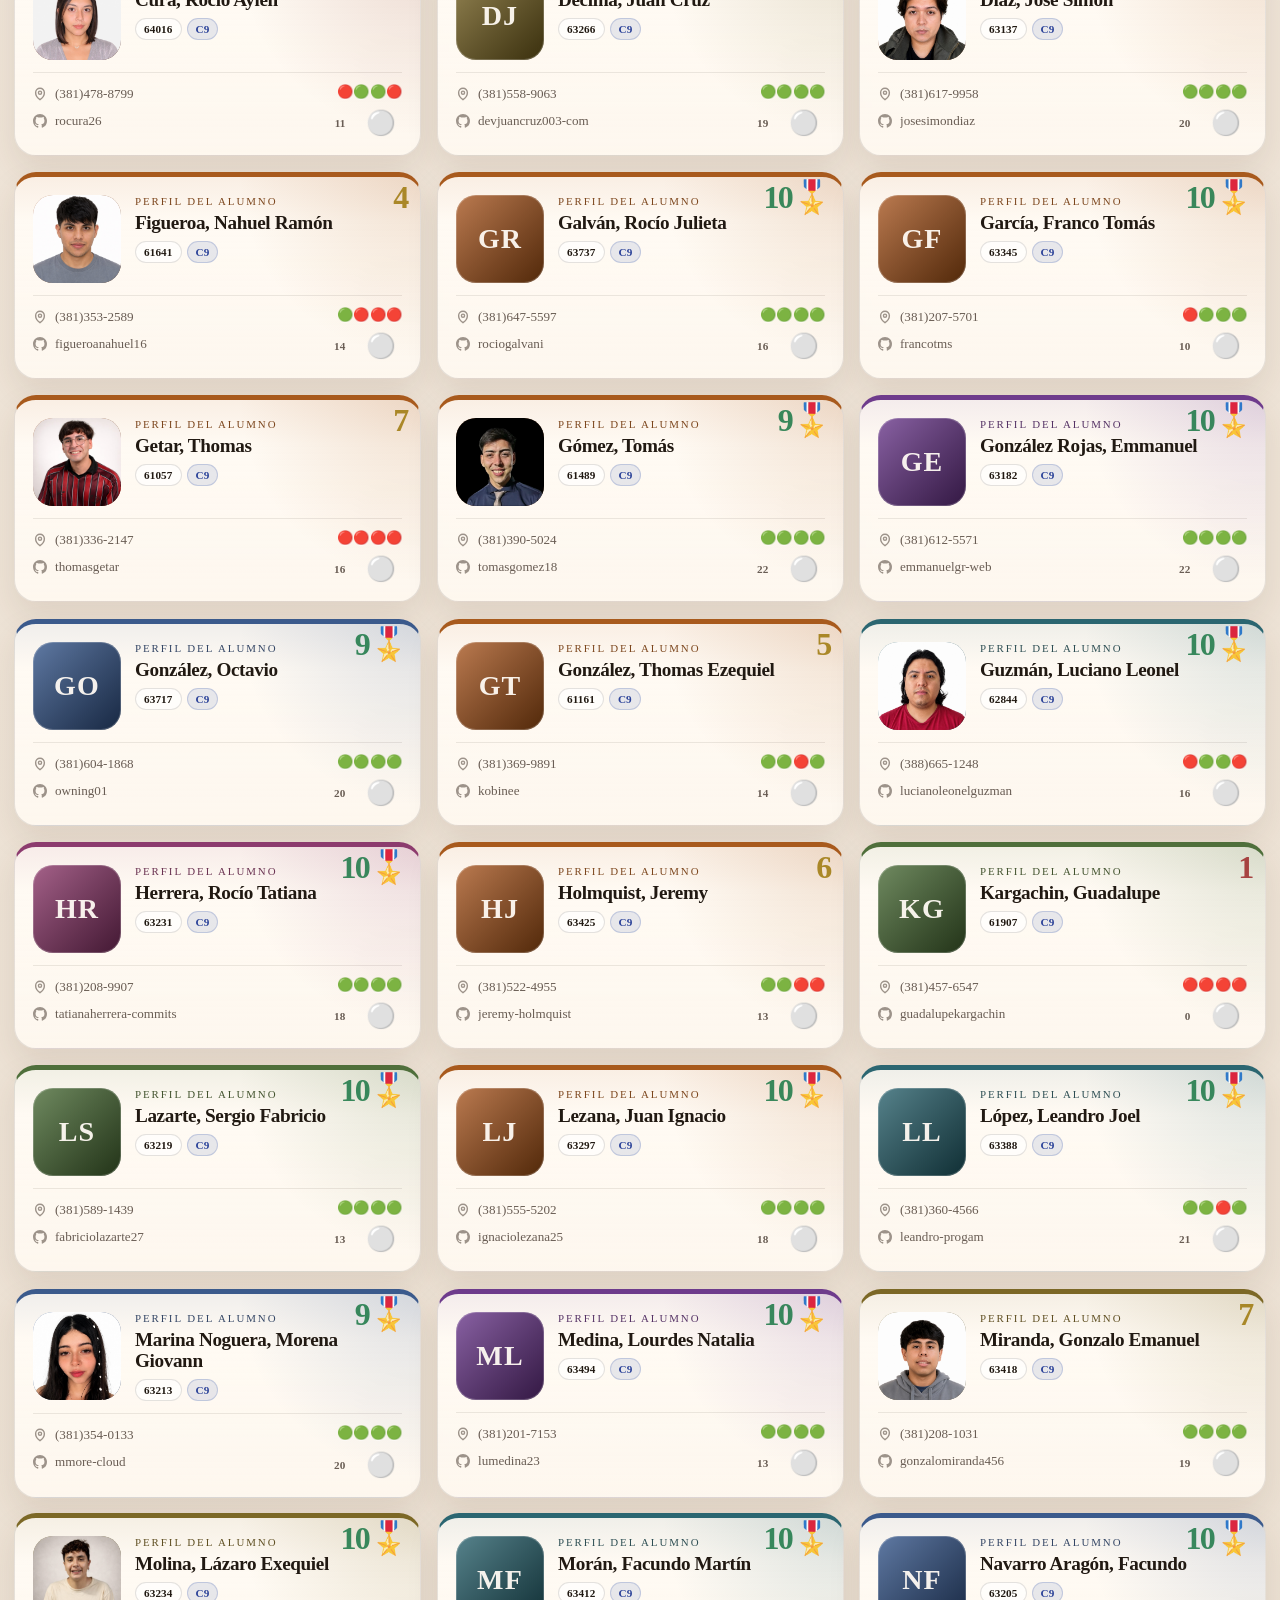
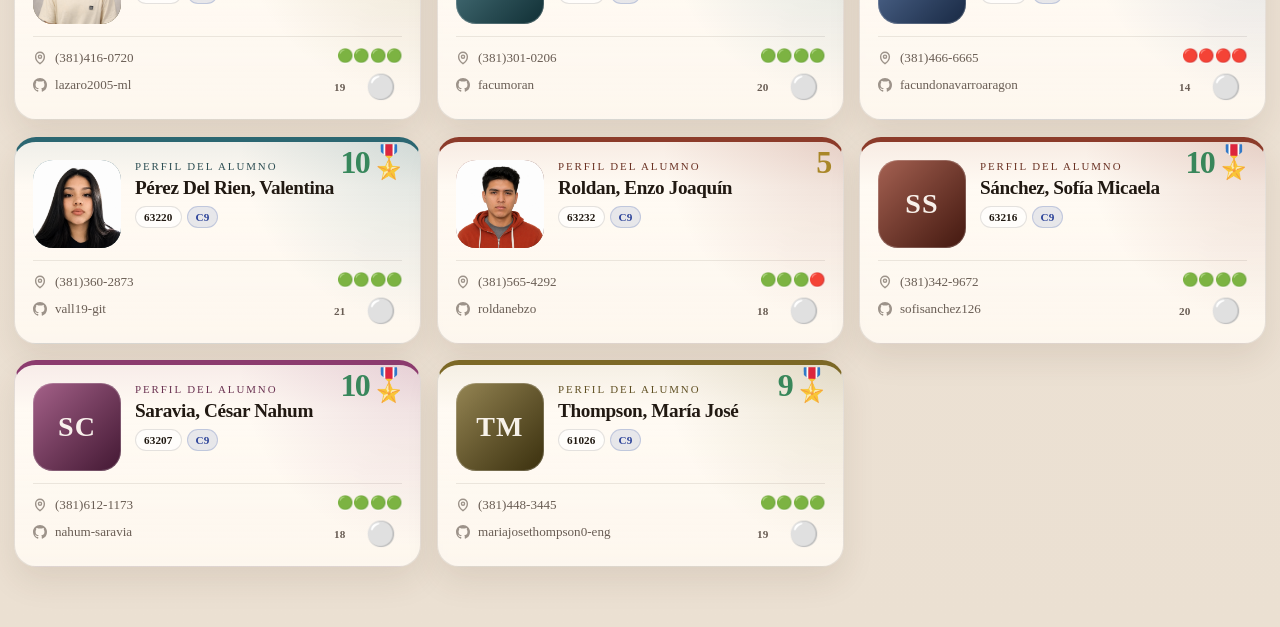
==== commit c630da56: "Eliminar foto.png y ajustar lógica de carga de imágenes en agenda.html" ====
--- a/alumnos/agenda.html
+++ b/alumnos/agenda.html
@@ -645,7 +645,7 @@
     }
 
     function fotoCandidates(carpetaNombre) {
-      const archivos = ['foto.png', 'foto.jpg', 'foto.jpeg'];
+      const archivos = ['foto.jpg'];//, 'foto.jpeg', 'foto.png'];
       const ubicaciones = ['', 'tp1/'];
       const paths = [];
       const localBase = localPracticosBasePath();
@@ -705,13 +705,12 @@
 
         const apellidoNombre = cols[1].trim();       // "Apellido, Nombre"
         const telefonoRaw    = cols[2].trim();
-        const fotoRaw        = cols[3].trim();
-        const gitHubRaw      = cols[4].trim();
-        const practicosRaw   = cols[5].trim();
-        const presenteRaw    = cols[7].trim();
-        const asistenciasRaw = cols[8].trim();
-        const notaRaw        = cols[9]?.trim() ?? '';
-        const codigoRaw      = cols[10]?.trim() ?? '';
+        const gitHubRaw      = cols[3].trim();
+        const practicosRaw   = cols[4].trim();
+        const presenteRaw    = cols[6].trim();
+        const asistenciasRaw = cols[7].trim();
+        const notaRaw        = cols[8]?.trim() ?? '';
+        const codigoRaw      = cols[9]?.trim() ?? '';
 
         const comma     = apellidoNombre.indexOf(',');
         const apellido  = comma >= 0 ? apellidoNombre.slice(0, comma).trim() : apellidoNombre;
@@ -720,13 +719,13 @@
         const telefono  = (telefonoRaw === '—' || telefonoRaw === '-') ? '' : telefonoRaw;
         const gitHub    = (gitHubRaw   === '—' || gitHubRaw   === '-') ? '' : gitHubRaw;
         const codigo    = (codigoRaw   === '—' || codigoRaw   === '-') ? '' : codigoRaw;
-        const tieneFoto = /^(si|sí|true|yes)$/i.test(fotoRaw);
+        const tieneFoto = true;
         const presente  = /^(si|sí|true|yes)$/i.test(presenteRaw);
         const asistencias = Number.parseInt(asistenciasRaw, 10);
 
         // CarpetaNombre exactly mirrors C# CarpetaNombre property
         const carpetaNombre = `${legajo} - ${apellido}, ${nombre}`;
-        const fotoPaths     = tieneFoto ? fotoCandidates(carpetaNombre) : [];
+        const fotoPaths     = fotoCandidates(carpetaNombre);
         const notaParts     = notaRaw
         const codigoLegajo  = notaParts.length >= 1 ? Number.parseInt(notaParts[0], 10) : null;
         const nota = parseInt(notaRaw);
